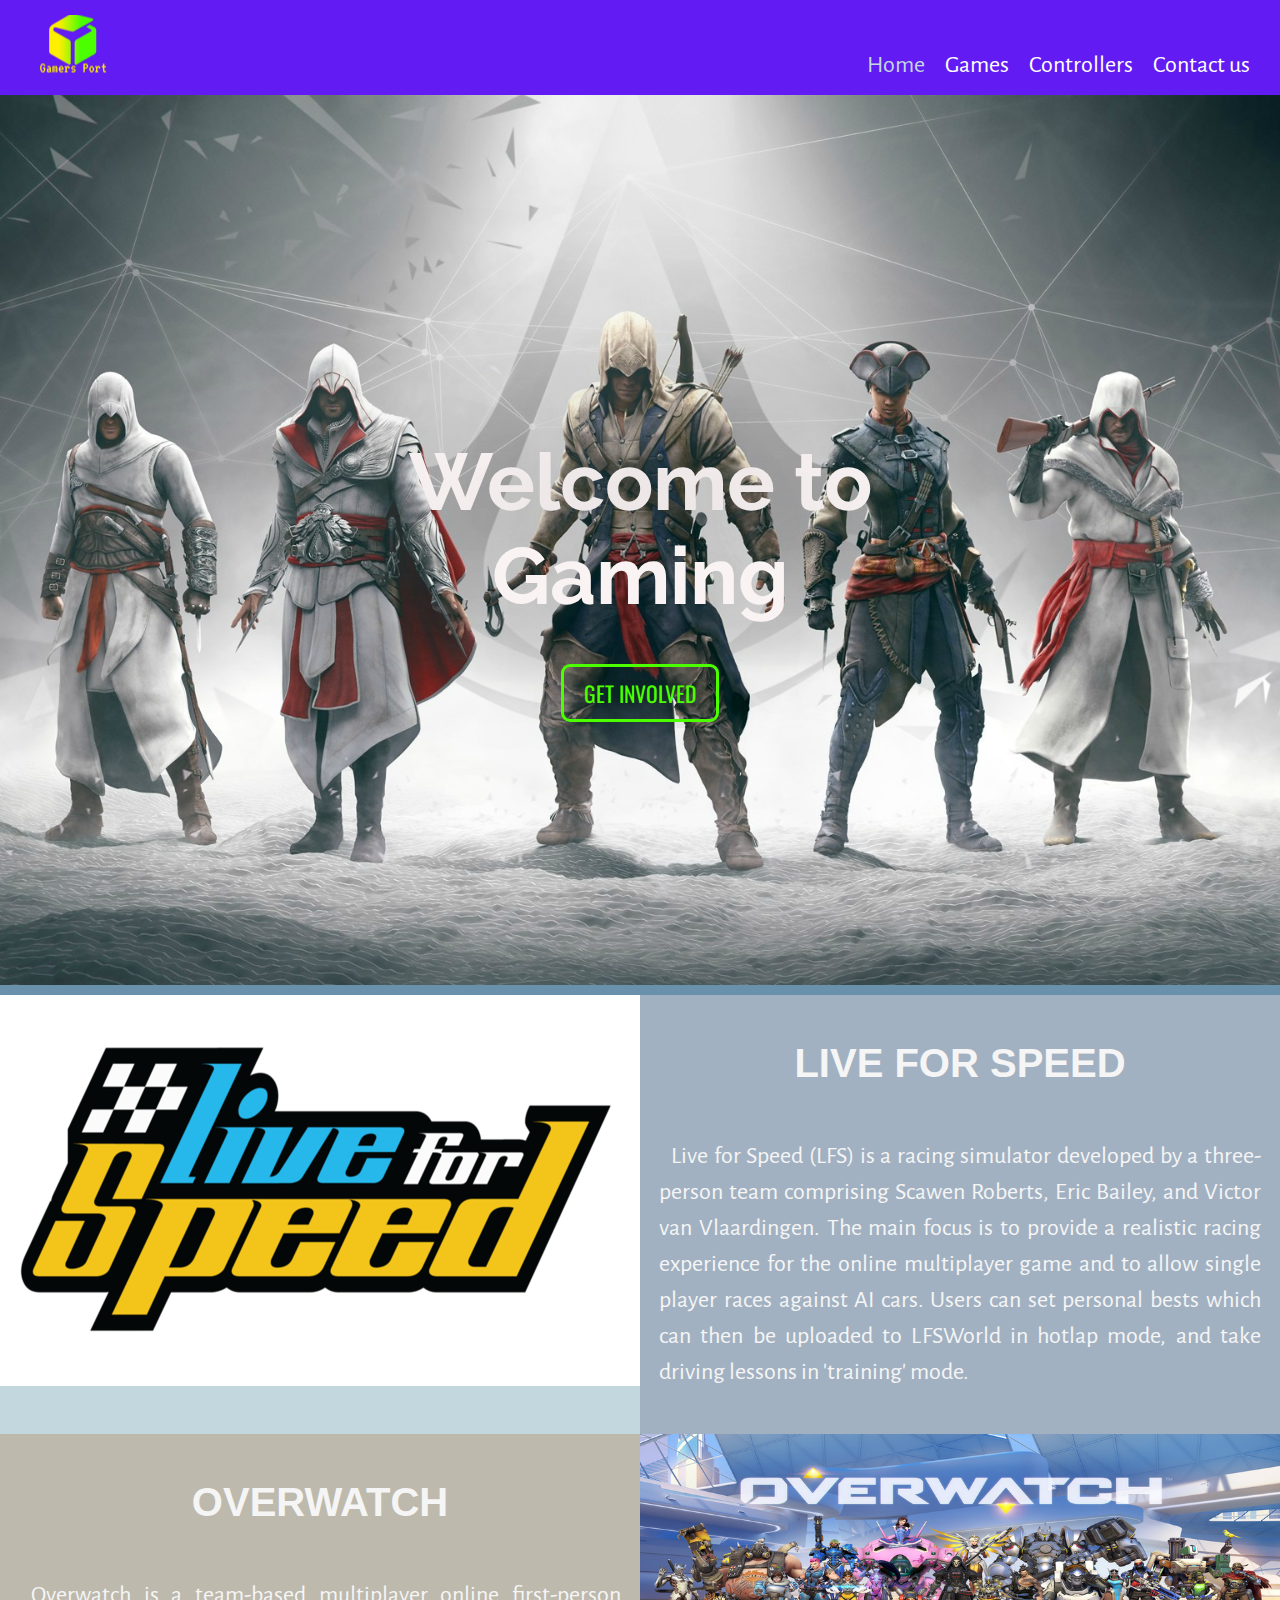
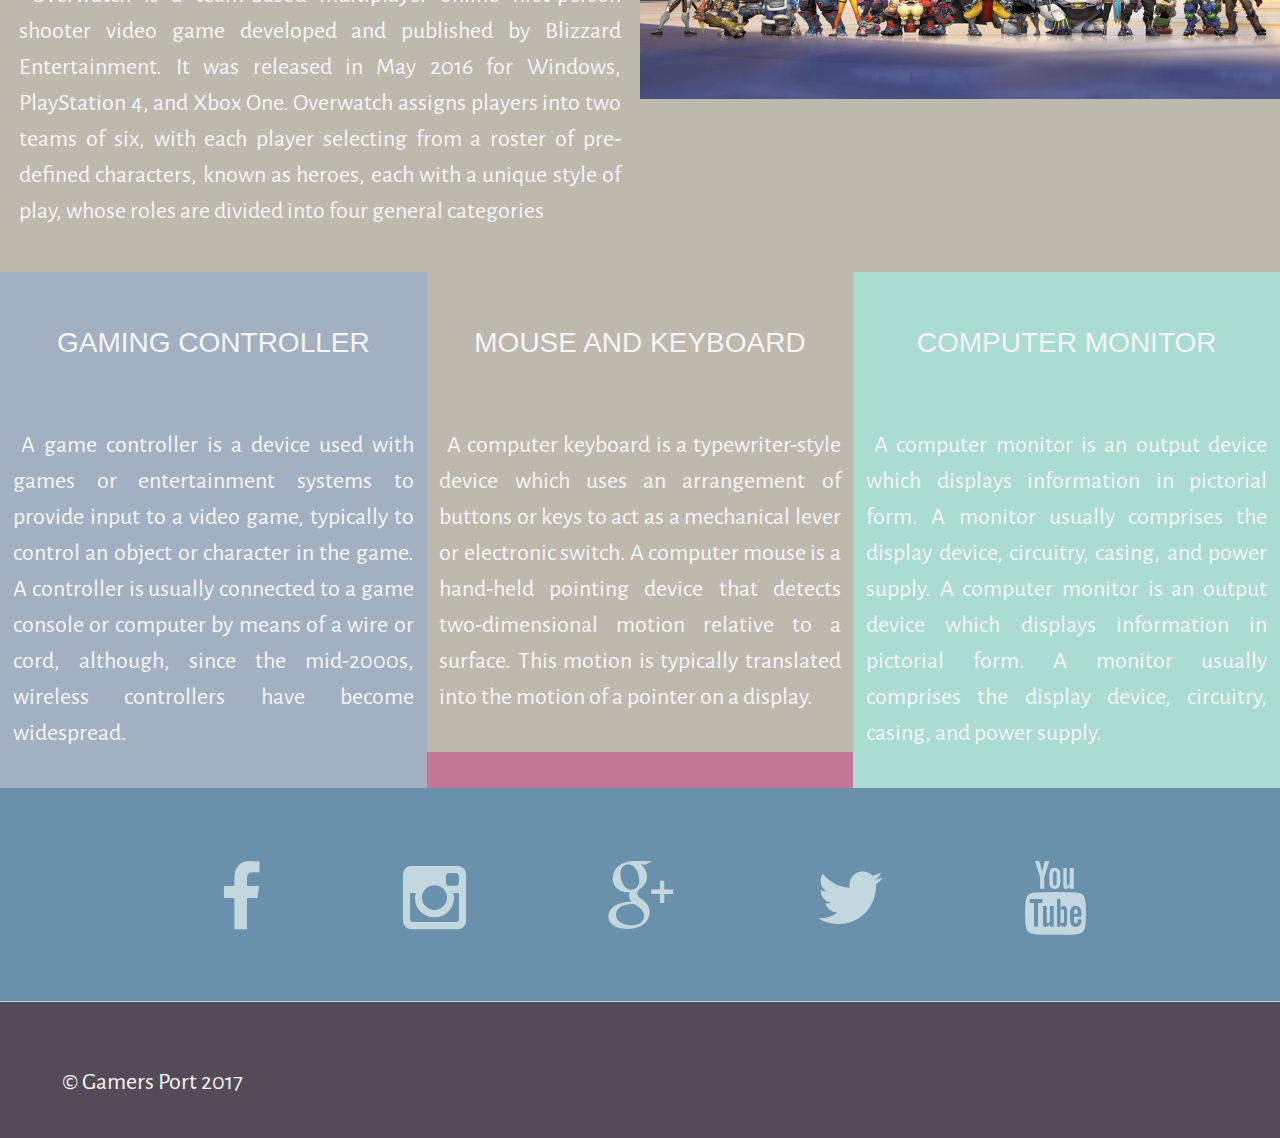
==== index.html @ 9a756c22 "nav bar logo and links location changed, landing page image changed" ====
<!doctype html>
<html lang="en">
<head>
  <meta charset="utf-8">
  <meta name="viewport" content="width=device-width, initial-scale=1">
  <title>Gamers Port | Welcome</title>
  <link rel="stylesheet" type="text/css" href="css/style.css">
  <link href="css/font-awesome.min.css" rel="stylesheet">
  <!--small icon to display at the top of the tab-->
  <link rel="shortcut icon" type="image/png" href="img/favicon.png">
</head>

<body>
<!--Header Start-->
	<header>
		<div id="header-inner">
			<a href="index.html" id="logo"></a>
			<nav>
			<!--menu icon for mobile version site-->
			<a href="#" id="menu-icon"></a>
				<ul class="navigation-items">
					<li><a href="index.html" class="current">Home</a></li>
					<li><a href="#">Games</a></li>
					<li><a href="#">Controllers</a></li>
					<li><a href="#">Contact us</a></li>
				</ul>
			</nav>
		</div>
	</header>
<!--Header End-->

<!--Banner Start-->
	<section class="intro">
		<div class="inner">
			<div class="content">
				<h1>Welcome to Gaming</h1>
				<a class="btn" href="#">Get Involved</a>
			</div>
		</div>
	</section>
<!--Banner End-->

<!--GAMES COLUMN START (Test code)->
	<section class="one-fourth" id="html">
		<td>
			<i class="fa fa-html5"></i>
			<h3>TEST Games1</h3>
		</td>
	</section>
	<section class="one-fourth" id="css">
		<td>
			<i class="fa fa-css3"></i>
			<h3>TEST Games2</h3>
		</td>
	</section>
	<section class="one-fourth" id="test">
		<td>
			<i class="fa fa-css3"></i>
			<h3>TEST Games3</h3>
		</td>
	</section>
	<!-GAMES COLUMN END-->

	<!--First Game-->
	<section class="inner-wrapper">
		<article id="lfs">
			<img src="img/lfs.png" alt="lfs">
		</article>
		<aside id="lfs2">
			<h2>LIVE FOR SPEED</h2>
			<p>
				Live for Speed (LFS) is a racing simulator developed by a three-person team comprising Scawen Roberts, Eric Bailey, and Victor van Vlaardingen. The main focus is to provide a realistic racing experience for the online multiplayer game and to allow single player races against AI cars. Users can set personal bests which can then be uploaded to LFSWorld in hotlap mode, and take driving lessons in 'training' mode.
			</p>
		</aside>
	</section>

	<!--Second Game-->
	<section class="inner-wrapper-2">
		<article id="overwatch">
			<h2>OVERWATCH</h2>
			<p>
				Overwatch is a team-based multiplayer online first-person shooter video game developed and published by Blizzard Entertainment. It was released in May 2016 for Windows, PlayStation 4, and Xbox One. Overwatch assigns players into two teams of six, with each player selecting from a roster of pre-defined characters, known as heroes, each with a unique style of play, whose roles are divided into four general categories
		</article>
		<aside class="overwatch2">
			<img src="img/overwatch.png" alt="overwatch">
		</aside>
	</section>

	<!--Bottom Description Start-->
	<section class="inner-wrapper-3">
		<section class="one-third" id="game-pad">
			<h3>GAMING CONTROLLER</h3>
			<p>
				A game controller is a device used with games or entertainment systems to provide input to a video game, typically to control an object or character in the game. A controller is usually connected to a game console or computer by means of a wire or cord, although, since the mid-2000s, wireless controllers have become widespread.
			</p>
		</section>
		<section class="one-third" id="mouse-keyboard">
			<h3>MOUSE AND KEYBOARD</h3>
			<p>
				A computer keyboard is a typewriter-style device which uses an arrangement of buttons or keys to act as a mechanical lever or electronic switch. A computer mouse is a hand-held pointing device that detects two-dimensional motion relative to a surface. This motion is typically translated into the motion of a pointer on a display.
			</p>
		</section>
		<section class="one-third" id="computer-monitor">
		<h3>COMPUTER MONITOR</h3>
			<p>
				A computer monitor is an output device which displays information in pictorial form. A monitor usually comprises the display device, circuitry, casing, and power supply. A computer monitor is an output device which displays information in pictorial form. A monitor usually comprises the display device, circuitry, casing, and power supply.
			</p>
		</section>
	</section>
	<!--Bottom Description End-->

	<!--third party code for the font used to display social media icons better (in css folder and font folder)-->
	<footer>
		<ul class="social">
			<!--the "i" in this case is only being used to represent the icons(not for italics)-->
			<li><a href="https://www.facebook.com" target="_blank"><i class="fa fa-facebook"></i></a></li>
			<li><a href="https://www.instagram.com" target="_blank"><i class="fa fa-instagram"></i></a></li>
			<li><a href="https://www.googleplus.com" target="_blank"><i class="fa fa-google-plus"></i></a></li>
			<li><a href="https://www.twitter.com" target="_blank"><i class="fa fa-twitter"></i></a></li>
			<li><a href="https://www.youtube.com/" target="_blank"><i class="fa fa-youtube"></i></a></li>
		</ul>
	</footer>

	<!--SECOND FOOTER-->
	<footer class="second">
		<p>&copy; Gamers Port 2017</p>
	</footer>
</body>
</html>
---- css/style.css ----
@import 'https://fonts.googleapis.com/css?family=Alegreya+Sans';
@import 'https://fonts.googleapis.com/css?family=Raleway';
@import 'https://fonts.googleapis.com/css?family=Oswald';

html, body {
	/* reset margin, padding*/
	margin: 0;
	padding: 0;
	height: 100%;
	width: 100%;
}
body {
	background: #621BF3;
	color: #67727A;
	font-family: 'Alegreya', sans-serif;
	margin: 0;
}
.intro {
	height: 100%;
	width: 100%;
	margin: auto;
	background-image: url(../img/gaming-banner.png);
	display: table;
	top: 0;
	background-size: cover;
	background-position: center;
}
.intro .inner {
	display: table-cell;
	vertical-align: middle;
	width: 100%;
	max-width: none;
}
.content {
	max-width: 500px;
	margin: 0 auto;
	text-align: center;
}
.content h1 {
	font-family: 'Raleway', sans-serif;
	color: #F9F3F4;
	text-shadow: 0px 0px 300px #000;
	font-size: 500%;
}
.btn {
	border-radius: 9px;
	font-family: 'Oswald', sans-serif;
	color: #4cff00;
	font-size: 135%;
	padding: 10px 20px;
	border: solid #4cff00 3px;
	text-transform: uppercase;
	text-decoration: none;
}
.btn:hover {
	color: #ffff00;
	border: solid #ffff00 3px;
}
@media screen and (max-width: 768px) {
	.content h1 {
		font-size: 250%;
	}
	.btn {
		font-size: 110%;
		padding: 7px 15px;
	}
}
h2 {
	font-size: 250%;
	font-weight: 700;
	text-align: center;
	padding-top: 2%; 
	color: #F5F5F5;
}
h3 {
	font-size: 175%;
	line-height: 155%;
	padding: 5% 0;
	font-weight: 400;
	color: #F5F5F5;
}
p {
	font-family: 'Alegreya Sans', sans-serif;
	color: #F5F5F5;
	font-size: 150%;
	line-height: 150%;
	padding: 3%;
	text-indent: 2%;
	text-align: justify;
}
img {
	max-width: 100%;
	height: auto;
	width: auto;
	margin-bottom: -4px;
}
header {
	background-color: #621bf3;
	width: 100%;
	height: 86px;
}

/*logo for desktop version site*/
#logo {
	margin: 15px 0 20px -25px;
	float: left;
	width: 200px;
	height: 60px;
	background: url(../img/logo.png) no-repeat center;
}
.navigation-items {
	display: block;
}
nav {
	float: right;
	padding: 25px 20px 0 0;
}
/*nav icon for mobile version hidden on desktop version*/
#menu-icon {
	display: hidden;
	width: 40px;
	height: 40px;
	background: url(../img/nav.png) center;
}
/*nav icon for mobile version*/
a:hover#menu-icon {
	border-radius: 4px 4px 0 0;
}
ul {
	list-style-type: none;
}
/*
nav ul {
	position: fixed;
	width: 50%;
	display: flex;
	justify-content: space-between;
}
*/

/*nav items*/
nav ul li {
	font-family: 'Alegreya Sans', sans-serif;
	font-size: 150%;
	display: flex;
	float: left;
	padding: 10px;
}
/*nav item text colour*/
nav ul li a {
	color: white;
	text-decoration: none;
}
/*nav item hover text colour*/
nav ul a:hover {
	color: yellow;
}
.current {
	color: #C3D7DF;
}
.banner {
	width: 100%;

}
.banner-inner {
	margin: 0 auto;
}
.one-fourth {
	width: 33.3%;
	float: left;
	text-align: center;
}
#html {
	background-color: #F1AA90;
}
#css {
	background-color: #BEB9AD;
}
#test {
	background-color: #AADCD2;
}
/*------LIVE FOR SPEED START-------*/
.inner-wrapper {
	float: left;
	width: 100%;
	background-color: #C3D7DF;
}
article {
	float: left;
	margin: 0 auto;
	width: 50%;
	height: auto;
}
#lfs {
	background-color: #FFF;
}

aside {
	float: right;
	margin: auto;
	width: 50%;
	height: auto;
}
#lfs2 {
	background-color: #A2B1C1;
}
/*------LIVE FOR SPEED END-------*/

/*------OVERWATCH START-------*/
#overwatch {
	background-color: #BEB9AD;
}
.inner-wrapper-2 {
	float: left;
	width: 100%;
	background-color: #BEB9AD;
}
/*this is to put the Overwatch image more towards the center*/
.overwatch2 {
	position: relative;
}
/*------OVERWATCH END-------*/

.inner-wrapper-3 {
	float: left;
	width: 100%;
	background-color: #C47794
}
/*Gaming Controller, Mouse and Keyboard, Computer Monitor*/
.one-third {
	width: 33.3333%;
	float: left;
	text-align: center;
}
#game-pad {
	background-color: #A2B1C1;
}
#mouse-keyboard {
	background-color: #BEB9AD;
}
#computer-monitor {
	background-color: #AADCD2;
}
#controller-icon {
	background-color: #AADCD2;
	padding: 0 0 1%;
}
/* SOCIAL MEDIA FOOTER START */
footer {
	background-color: #6991AC;
	margin-top: -2%;
	width: 100%;
}
.social {
	list-style-type: none;
	text-align: center;	
}
.social li {
	display: inline;
}
/*social media icons*/
.social i {
	font-size: 460%;
	margin: 1%;
	padding: 5% 5% 5% 4%;
	color: #C3D7DF;
}
/*social media icons in footer color and transition effect*/
.social i:hover {
	color: #FFFFFF;
	transition: 0.5s;
}
/*SOCIAL MEDIA FOOTER END*/

/*COPYRIGHT FOOTER START*/
footer.second {
	border-top: 1px solid #AADCD2;
	background-color: #544B59;
	text-align: center;
	margin-bottom: 0%;
}
footer.second.p {
	padding: 5px 0 9px 0;
	text-align: center;
}
/*COPYRIGHT FOOTER END*/

/*Media breakpoint for other devices such as tablets or mobiles phones*/
@media screen and (max-width: 768px) {
	h2 {
		font-size: 150%;
	}
	h3 {
		font-size: 125%;
	}
	p {
		font-size: 120%;
	}
	header {
		position: absolute;
	}
	#logo {
		margin: 15px 0 20px -25px;
		background: url(../img/logo.png) no-repeat center;
	}
	#menu-icon {
		display: inline-block;
		float: left;
	}
	nav ul, nav:active ul {
		display: none;
		z-index: 1;
		position: absolute;
		padding: 10px;
		background: #621bf3;
		margin-right: 20px;
		margin-top: 60px;
		border: 3px solid #FFF;
		border-radius: 10px 0 10px 10px;
		width: 50%;
	}
	nav:hover ul {
		display: block;
	}
	nav li {
		text-align: center;
		width: 100%;
		padding: 10px 0;
	}
	.one-fourth {
		float: left;
		width: 100%
	}
	.one-fourth i {
		font-size: 350%;
		padding: 4% 0 1% 0;
	}
	article {
		width: 100%;
	}
	aside {
		width: 100%;
	}
	.overwatch2 {
		display: inline-block;
	}
	.one-third {
		width: 100%;
	}
	.social i {
		font-size: 180%;
	}
}
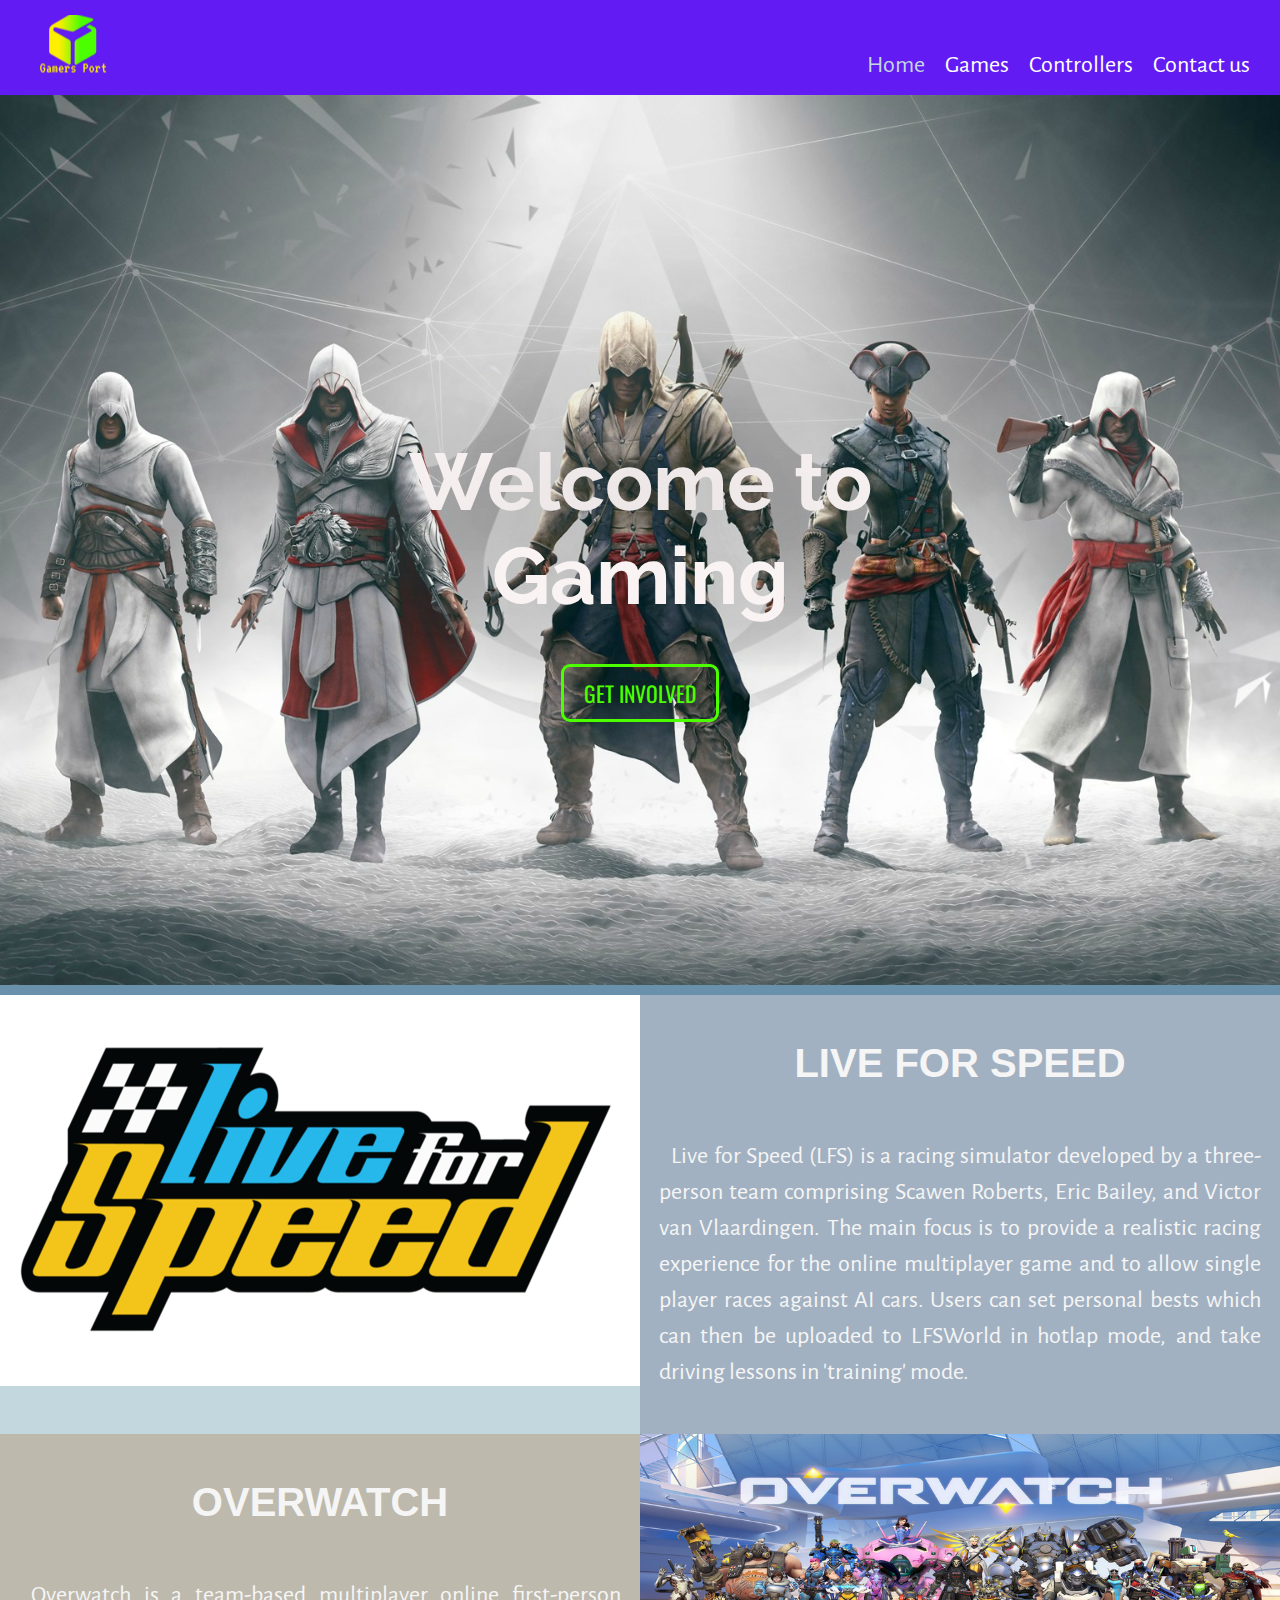
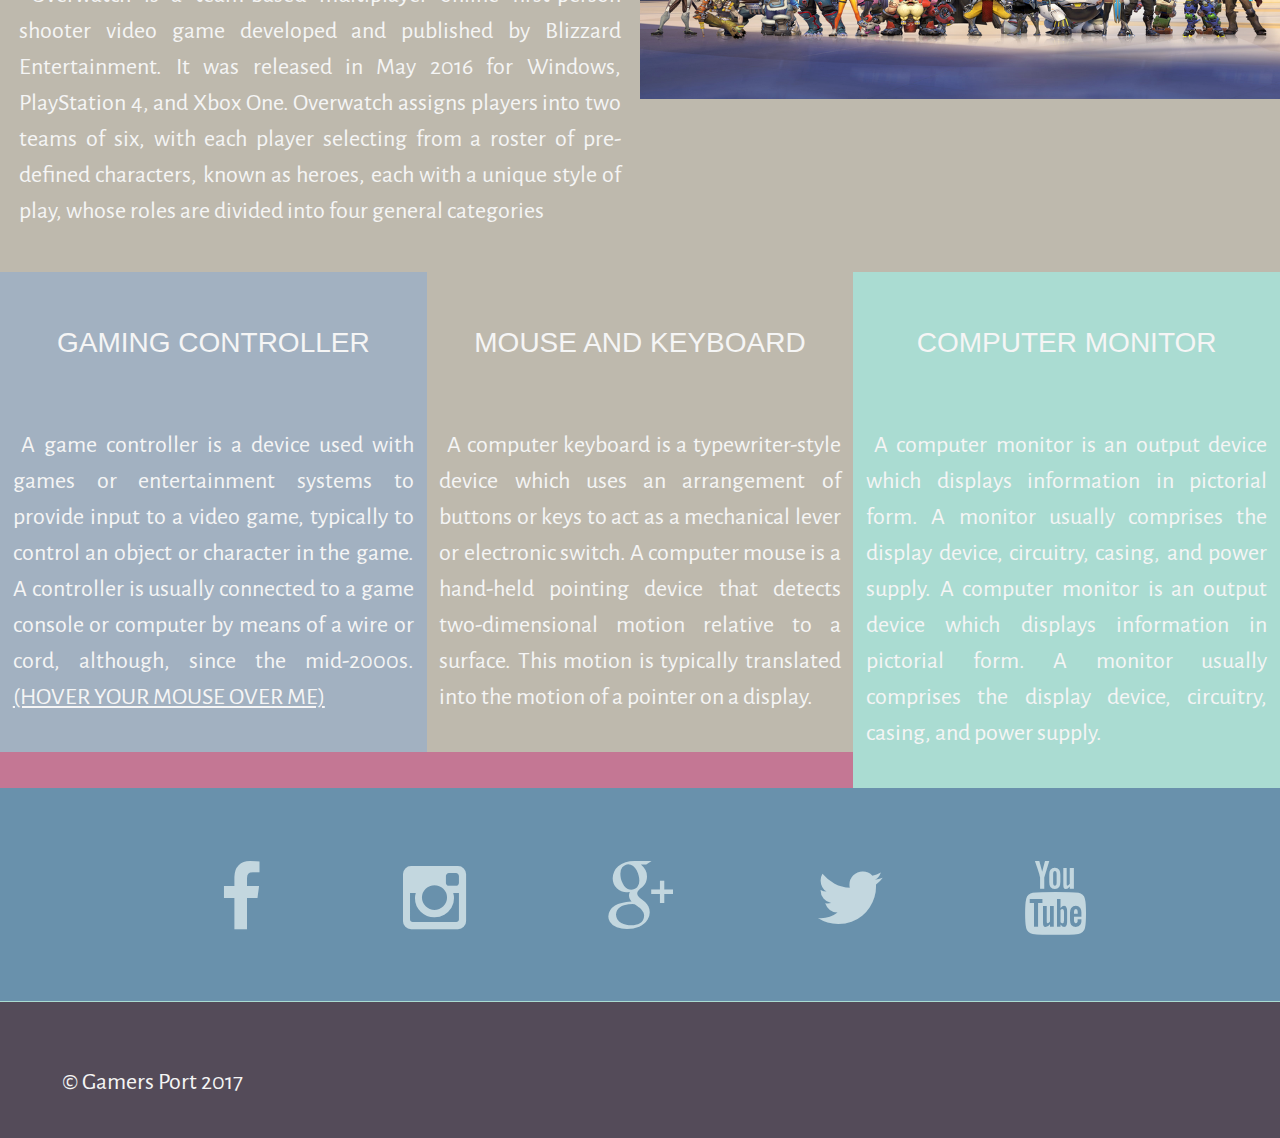
==== commit 7f66c9cd: "gif added to a hover over text" ====
--- a/index.html
+++ b/index.html
@@ -90,9 +90,10 @@
 	<section class="inner-wrapper-3">
 		<section class="one-third" id="game-pad">
 			<h3>GAMING CONTROLLER</h3>
-			<p>
-				A game controller is a device used with games or entertainment systems to provide input to a video game, typically to control an object or character in the game. A controller is usually connected to a game console or computer by means of a wire or cord, although, since the mid-2000s, wireless controllers have become widespread.
+			<p class="one">
+				A game controller is a device used with games or entertainment systems to provide input to a video game, typically to control an object or character in the game. A controller is usually connected to a game console or computer by means of a wire or cord, although, since the mid-2000s. <u>(HOVER YOUR MOUSE OVER ME)</u>
 			</p>
+
 		</section>
 		<section class="one-third" id="mouse-keyboard">
 			<h3>MOUSE AND KEYBOARD</h3>
--- a/css/style.css
+++ b/css/style.css
@@ -93,6 +93,15 @@
 	height: auto;
 	width: auto;
 	margin-bottom: -4px;
+}
+/*image comes when mouse is hovered over text*/
+p.one:hover {
+	background-image: url('../img/controller.gif');
+	background-repeat: no-repeat;
+	background-position: center;
+	display: block;
+	transition: 1s;
+	z-index: 1;
 }
 header {
 	background-color: #621bf3;
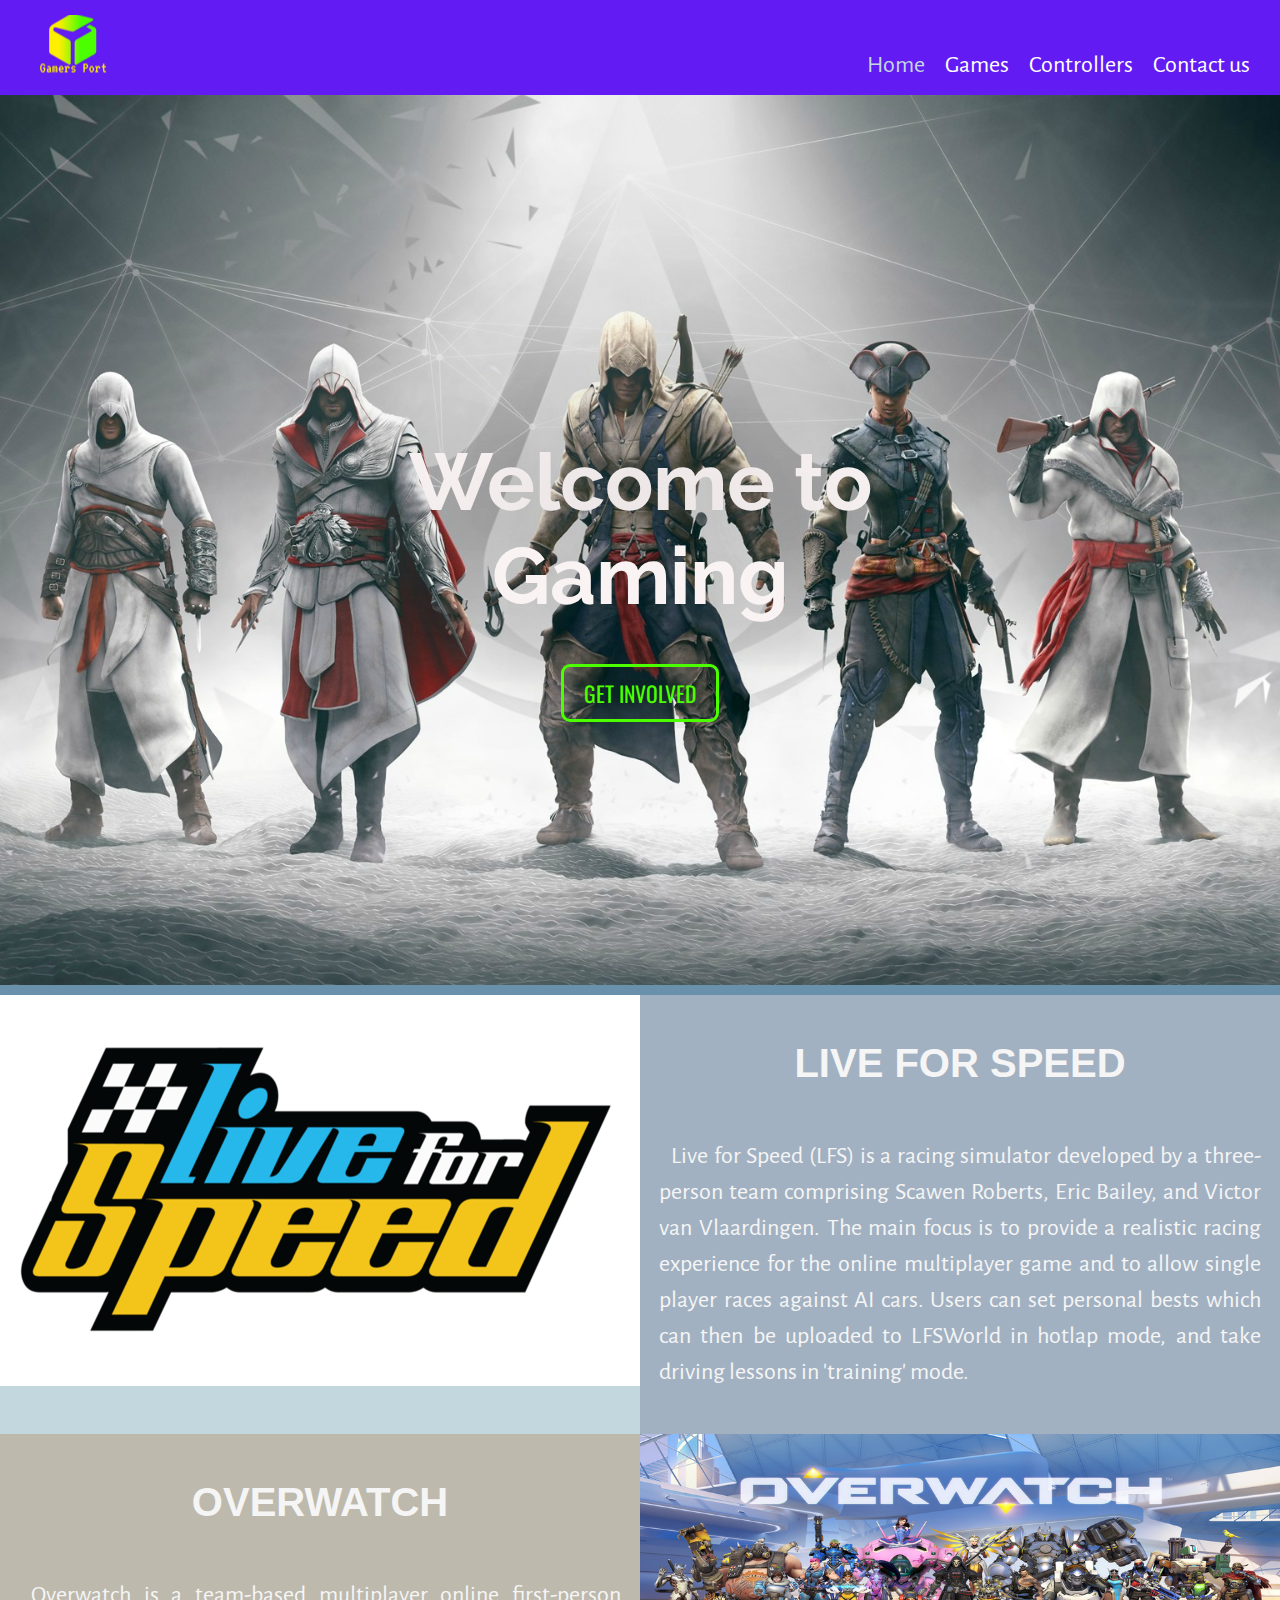
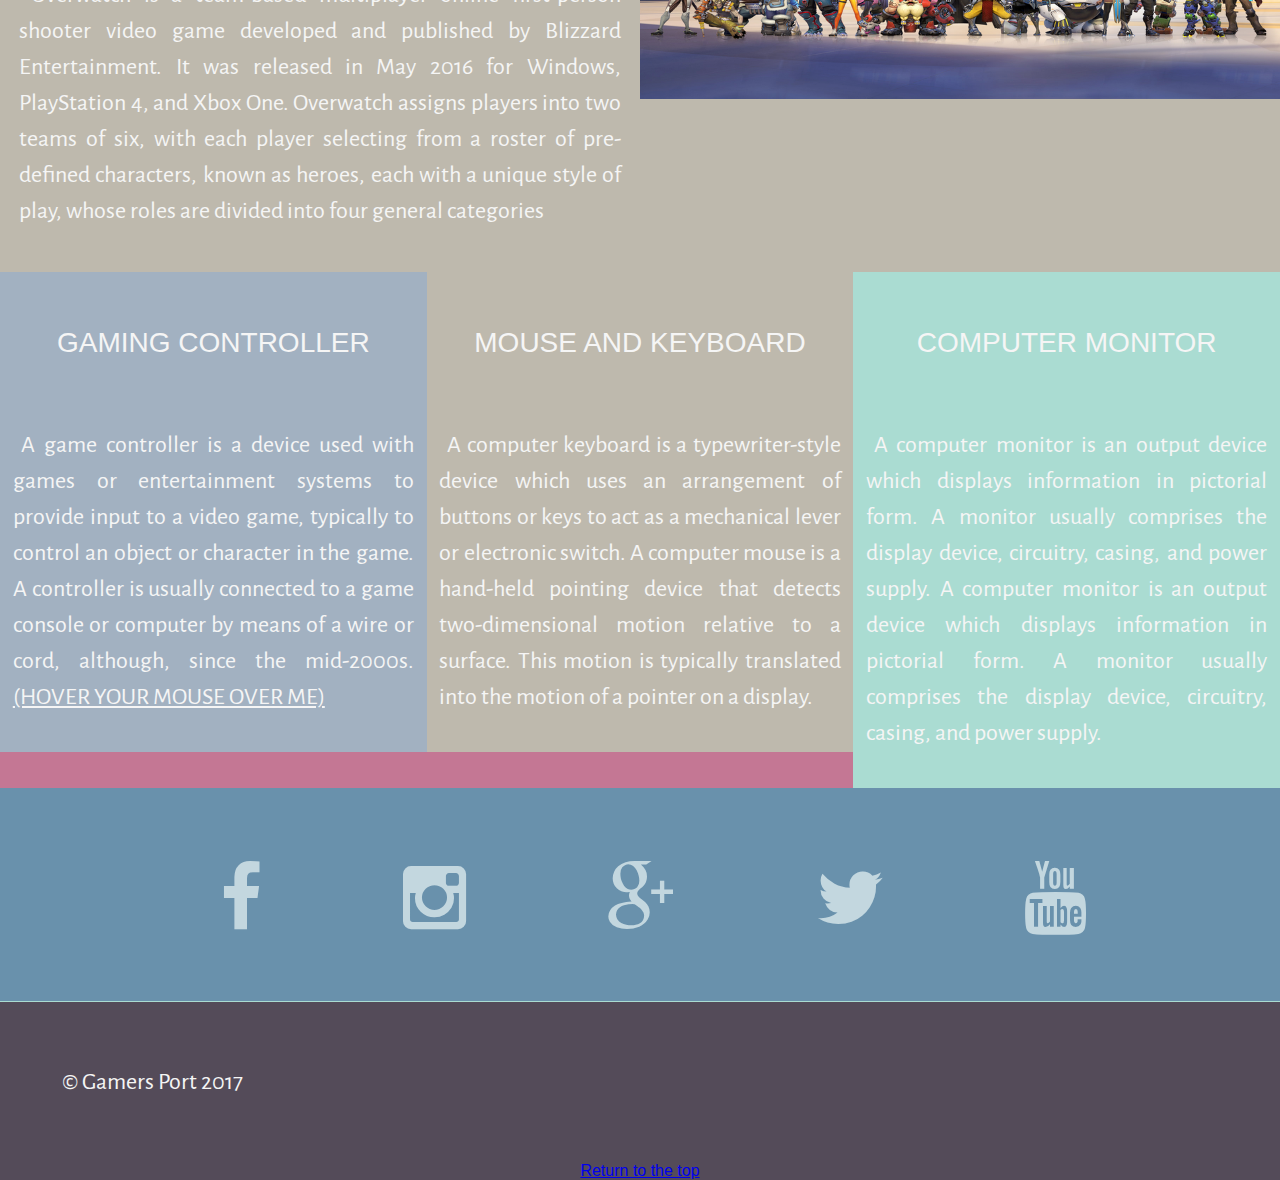
==== commit 063bd9d3: "added return to top link so user doesnt have to scroll up" ====
--- a/index.html
+++ b/index.html
@@ -11,6 +11,7 @@
 </head>
 
 <body>
+<a name="top"></a>
 <!--Header Start-->
 	<header>
 		<div id="header-inner">
@@ -125,6 +126,7 @@
 	<!--SECOND FOOTER-->
 	<footer class="second">
 		<p>&copy; Gamers Port 2017</p>
+		<a href="#top">Return to the top</a>
 	</footer>
 </body>
 </html>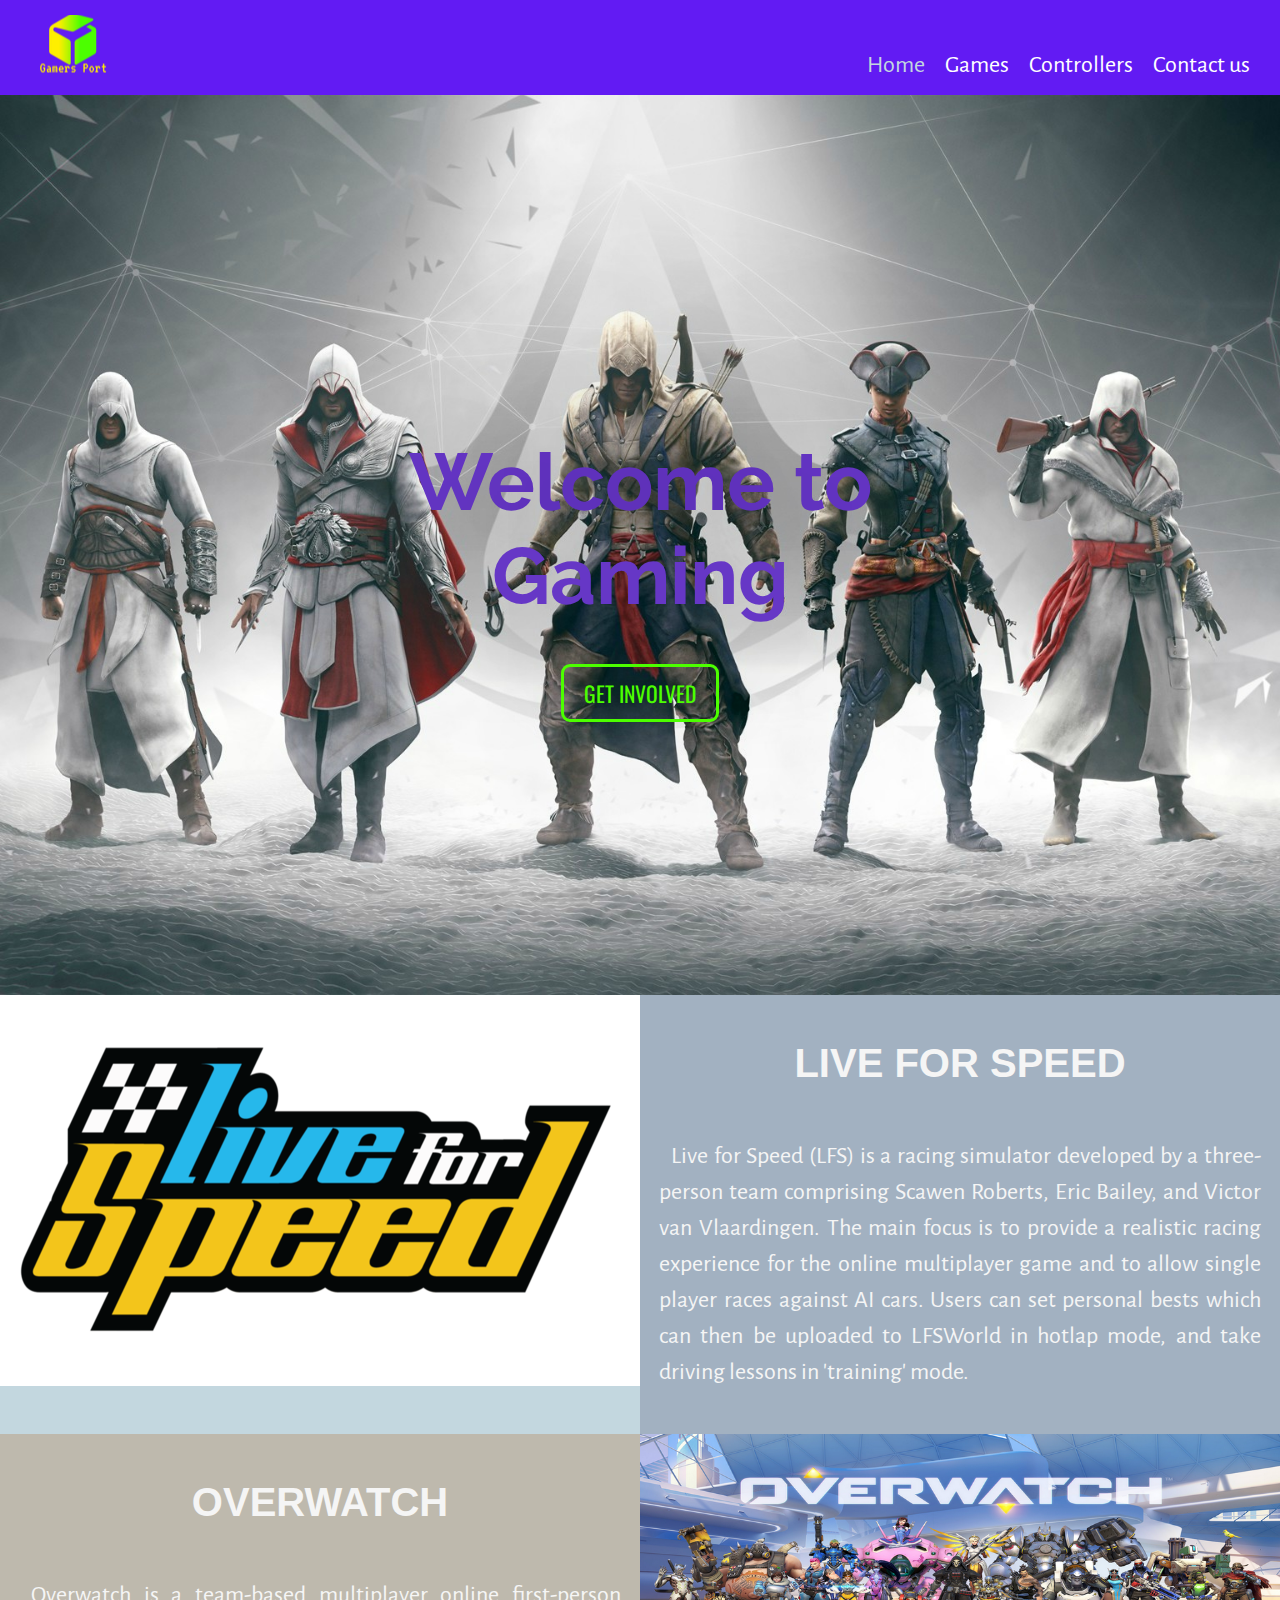
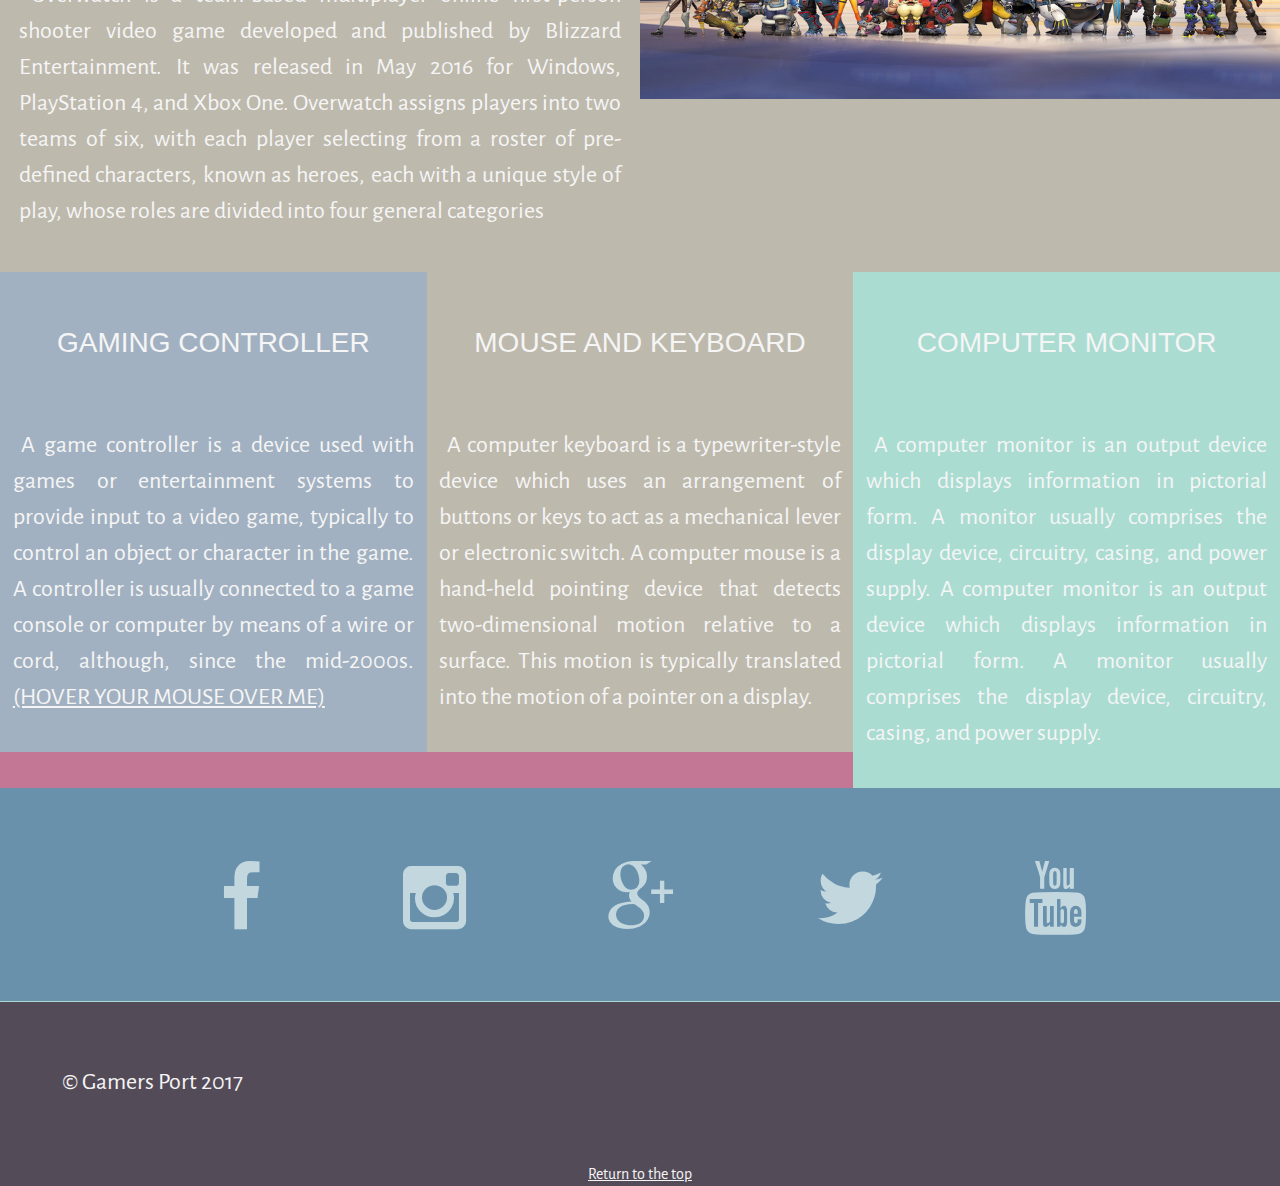
==== commit 8720e666: "minor changes to css, fixed banner image space that was showing, css change to return to top at the " ====
--- a/index.html
+++ b/index.html
@@ -29,7 +29,7 @@
 		</div>
 	</header>
 <!--Header End-->
-
+<script src="js/script.js"></script>
 <!--Banner Start-->
 	<section class="intro">
 		<div class="inner">
@@ -125,8 +125,8 @@
 
 	<!--SECOND FOOTER-->
 	<footer class="second">
-		<p>&copy; Gamers Port 2017</p>
-		<a href="#top">Return to the top</a>
+		<p>&copy; Gamers Port 2017</p> 
+		<a class="top" href="#top">Return to the top</a>
 	</footer>
 </body>
 </html>--- a/css/style.css
+++ b/css/style.css
@@ -24,6 +24,8 @@
 	top: 0;
 	background-size: cover;
 	background-position: center;
+	position: relative;
+	z-index: 1;
 }
 .intro .inner {
 	display: table-cell;
@@ -36,12 +38,14 @@
 	margin: 0 auto;
 	text-align: center;
 }
+/*Styling for button on banner image*/
 .content h1 {
 	font-family: 'Raleway', sans-serif;
-	color: #F9F3F4;
+	color: #6637c6;
 	text-shadow: 0px 0px 300px #000;
 	font-size: 500%;
 }
+
 .btn {
 	border-radius: 9px;
 	font-family: 'Oswald', sans-serif;
@@ -93,6 +97,7 @@
 	height: auto;
 	width: auto;
 	margin-bottom: -4px;
+	z-index: 1;
 }
 /*image comes when mouse is hovered over text*/
 p.one:hover {
@@ -138,14 +143,6 @@
 ul {
 	list-style-type: none;
 }
-/*
-nav ul {
-	position: fixed;
-	width: 50%;
-	display: flex;
-	justify-content: space-between;
-}
-*/
 
 /*nav items*/
 nav ul li {
@@ -185,9 +182,7 @@
 #css {
 	background-color: #BEB9AD;
 }
-#test {
-	background-color: #AADCD2;
-}
+
 /*------LIVE FOR SPEED START-------*/
 .inner-wrapper {
 	float: left;
@@ -293,7 +288,14 @@
 	text-align: center;
 }
 /*COPYRIGHT FOOTER END*/
-
+.top {
+	font-family: 'Alegreya Sans', sans-serif;
+	color: #F5F5F5;
+	font-size: 100%;
+	line-height: 150%;
+	text-indent: 2%;
+	text-align: justify;
+}
 /*Media breakpoint for other devices such as tablets or mobiles phones*/
 @media screen and (max-width: 768px) {
 	h2 {
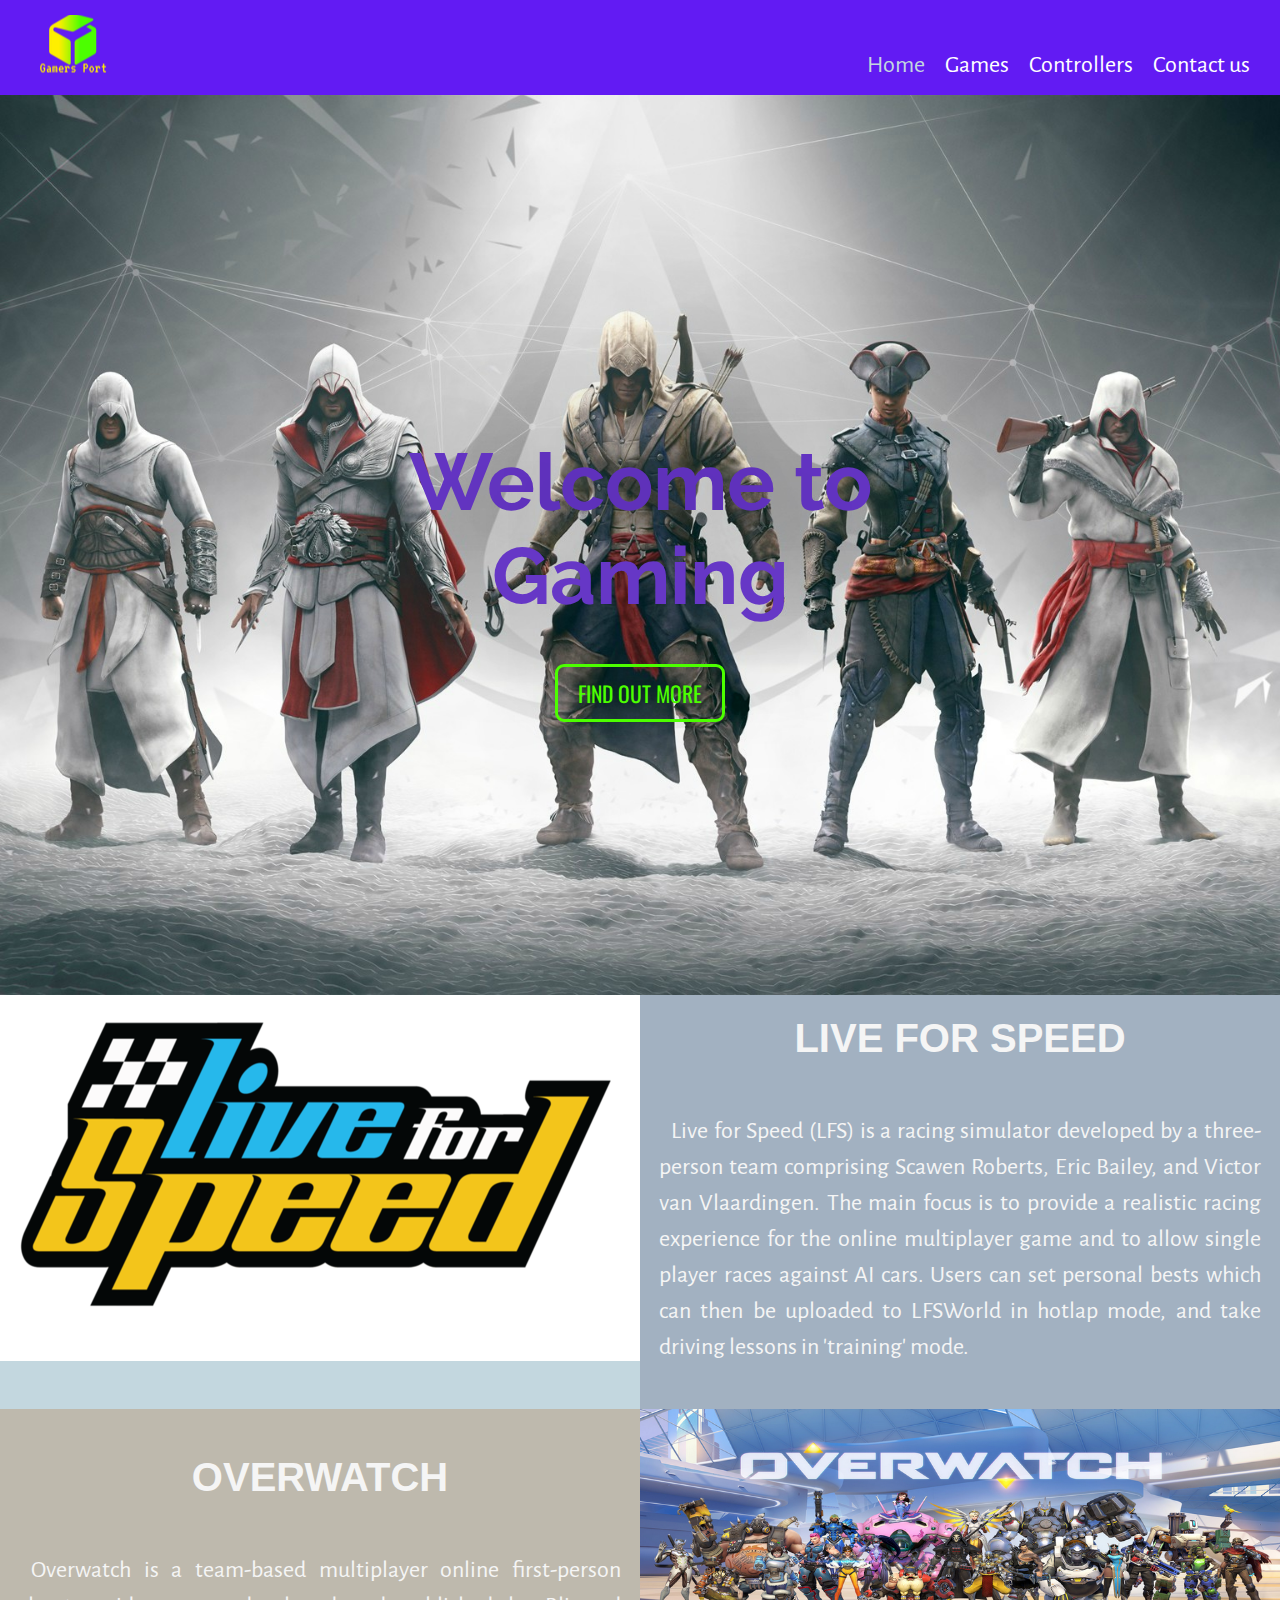
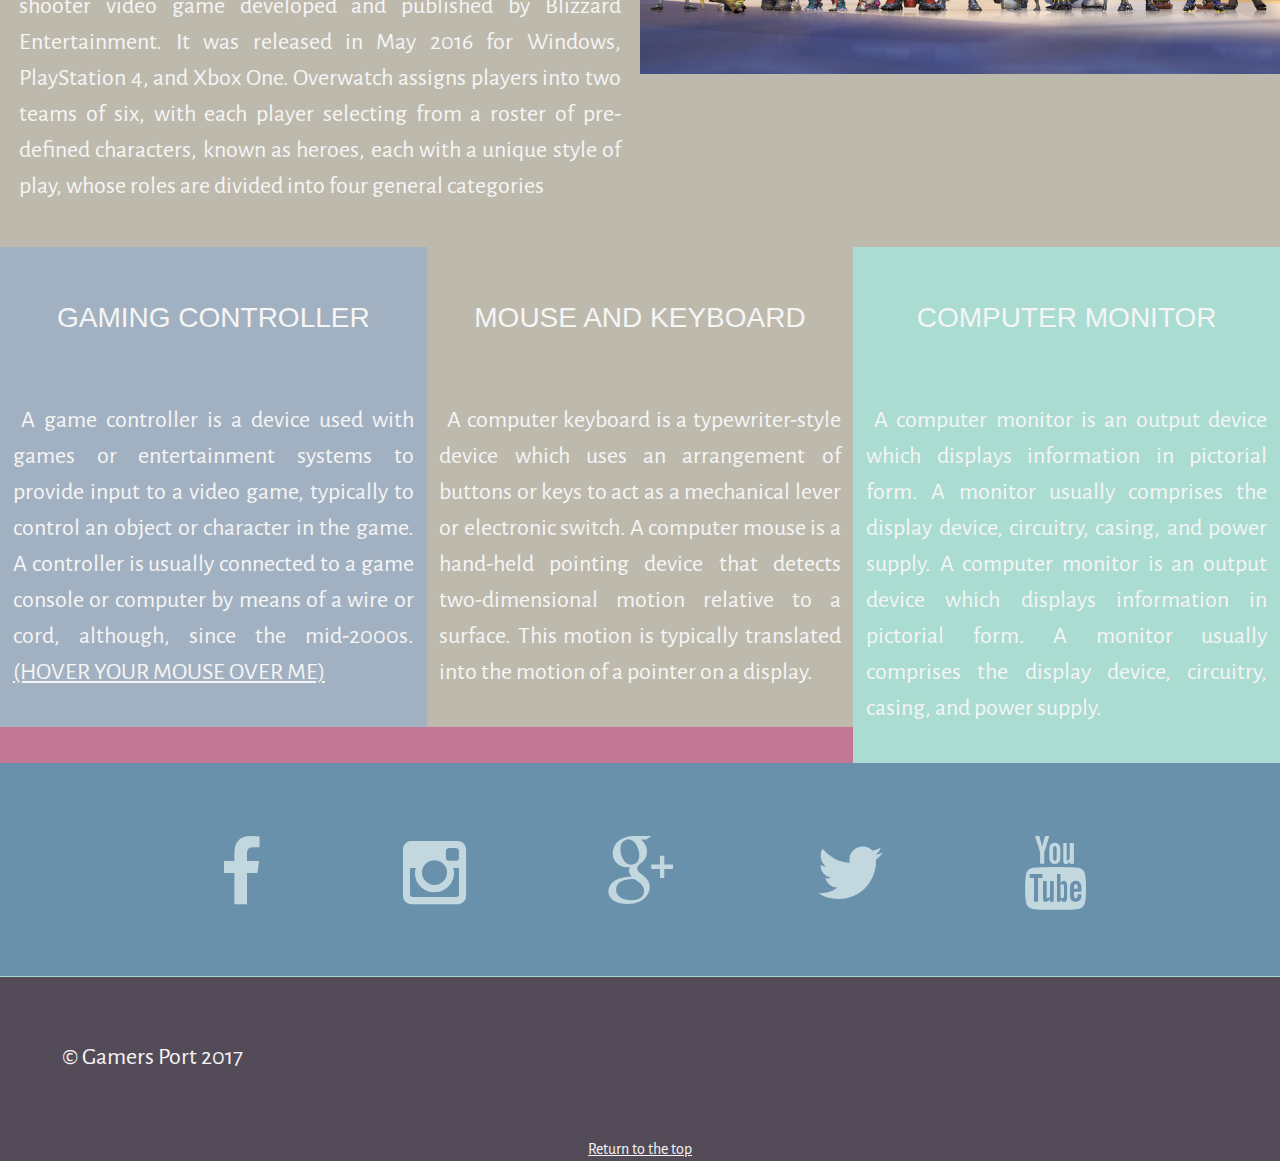
==== commit ccfe92e1: "fixed navigation for mobile, added more to games page" ====
--- a/index.html
+++ b/index.html
@@ -12,7 +12,7 @@
 
 <body>
 <a name="top"></a>
-<!--Header Start-->
+	<!--Header Start-->
 	<header>
 		<div id="header-inner">
 			<a href="index.html" id="logo"></a>
@@ -21,48 +21,28 @@
 			<a href="#" id="menu-icon"></a>
 				<ul class="navigation-items">
 					<li><a href="index.html" class="current">Home</a></li>
-					<li><a href="#">Games</a></li>
-					<li><a href="#">Controllers</a></li>
-					<li><a href="#">Contact us</a></li>
+					<li><a href="games.html">Games</a></li>
+					<li><a href="controllers.html">Controllers</a></li>
+					<li><a href="contactus.html">Contact us</a></li>
 				</ul>
 			</nav>
 		</div>
 	</header>
-<!--Header End-->
-<script src="js/script.js"></script>
-<!--Banner Start-->
+	<!--Header End-->
+
+	<!--Banner Start-->
 	<section class="intro">
 		<div class="inner">
 			<div class="content">
 				<h1>Welcome to Gaming</h1>
-				<a class="btn" href="#">Get Involved</a>
+				<a class="btn" href="#btn" onclick="smoothScroll(document.getElementById('btn'))">FIND OUT MORE</a>
 			</div>
 		</div>
 	</section>
-<!--Banner End-->
-
-<!--GAMES COLUMN START (Test code)->
-	<section class="one-fourth" id="html">
-		<td>
-			<i class="fa fa-html5"></i>
-			<h3>TEST Games1</h3>
-		</td>
-	</section>
-	<section class="one-fourth" id="css">
-		<td>
-			<i class="fa fa-css3"></i>
-			<h3>TEST Games2</h3>
-		</td>
-	</section>
-	<section class="one-fourth" id="test">
-		<td>
-			<i class="fa fa-css3"></i>
-			<h3>TEST Games3</h3>
-		</td>
-	</section>
-	<!-GAMES COLUMN END-->
+	<!--Banner End-->
 
 	<!--First Game-->
+	<a name="btn" id="btn"></a>
 	<section class="inner-wrapper">
 		<article id="lfs">
 			<img src="img/lfs.png" alt="lfs">
@@ -128,5 +108,7 @@
 		<p>&copy; Gamers Port 2017</p> 
 		<a class="top" href="#top">Return to the top</a>
 	</footer>
+
+	<script type="text/javascript" src="js/smooth-scroll.js"></script>
 </body>
 </html>--- a/css/style.css
+++ b/css/style.css
@@ -26,6 +26,7 @@
 	background-position: center;
 	position: relative;
 	z-index: 1;
+	margin-bottom: -25px;
 }
 .intro .inner {
 	display: table-cell;
@@ -112,8 +113,12 @@
 	background-color: #621bf3;
 	width: 100%;
 	height: 86px;
-}
-
+	z-index: 100; /*keep navigation above anything above 100 z index*/
+}
+/*#header-inner {
+	max-width: 1200px;
+	margin: 0 auto;
+}*/
 /*logo for desktop version site*/
 #logo {
 	margin: 15px 0 20px -25px;
@@ -122,9 +127,9 @@
 	height: 60px;
 	background: url(../img/logo.png) no-repeat center;
 }
-.navigation-items {
-	display: block;
-}
+/*.navigation-items {
+	display: block; /*stop the mobile navigation to close *//* <----This was used to try and fix the issue with the navigation box collasping during mobile view but doesn't fix it in terms of position.
+}*/
 nav {
 	float: right;
 	padding: 25px 20px 0 0;
@@ -176,12 +181,6 @@
 	float: left;
 	text-align: center;
 }
-#html {
-	background-color: #F1AA90;
-}
-#css {
-	background-color: #BEB9AD;
-}
 
 /*------LIVE FOR SPEED START-------*/
 .inner-wrapper {
@@ -249,6 +248,7 @@
 	background-color: #AADCD2;
 	padding: 0 0 1%;
 }
+
 /* SOCIAL MEDIA FOOTER START */
 footer {
 	background-color: #6991AC;
@@ -288,6 +288,7 @@
 	text-align: center;
 }
 /*COPYRIGHT FOOTER END*/
+
 .top {
 	font-family: 'Alegreya Sans', sans-serif;
 	color: #F5F5F5;
@@ -296,6 +297,91 @@
 	text-indent: 2%;
 	text-align: justify;
 }
+
+/*---------------GAMES PAGE START---------------*/
+.gaming-page { /*white background color for Games page*/
+	background-color: #fff;
+}
+#slider, .wrap, .slide-content {
+	margin: 0;
+	padding: 0;
+	font-family: Arial, Helvetica, sans-serif;
+	width: 100%;
+	height: 50vh; /*only use half of the page for the slider*/
+	/*overflow-x: hidden; /*reduces any horizontal scroll bars etc*/
+}
+.wrap {
+	position: relative;
+}
+.slide {
+	background-size: cover;
+	background-position: center;
+	background-repeat: no-repeat;
+}
+.slide1 {
+	background-image: url(../img/image1.jpg);
+}
+.slide2 {
+	background-image: url(../img/image2.jpg);
+}
+.slide3 {
+	background-image: url(../img/image3.jpg);
+}
+.slide-content {
+	display: flex;
+	flex-direction: column;
+	justify-content: center;
+	align-items: center;
+	text-align: center;
+}
+.slide-content span {
+	font-size: 5rem;
+	color: #621BF3;
+}
+.arrow {
+	cursor: pointer;
+	position: absolute;
+	top: 50%;
+	margin-top: -35px;
+	width: 0;
+	height: 0;
+	border-style: solid;
+}
+#arrow-left {
+	border-width: 30px 40px 30px 0;
+	border-color: transparent #fff transparent transparent;
+	left: 0;
+	margin-left: 30px;
+}
+#arrow-right {
+	border-width: 30px 0 30px 40px;
+	border-color: transparent transparent transparent #fff;
+	right: 0;
+	margin-right: 30px;
+}
+
+.expanding {
+	-webkit-transition: width 0.3s ease-in-out; /*this line of code was researched using the internet*/
+	width: 120px;
+	height: 120px;
+	background-color: #363636;
+	margin-left: 15%; /*create spacing between moving boxes*/
+	display: inline-block;
+	position: relative;
+	margin-bottom: 25px;
+	margin-top: 20px;
+}
+.expanding:hover {
+	width: 300px; /*width of the box once it expands*/
+	height: 120px;
+	background-color: #363636;
+	background-image: hidden;
+}
+.box {
+	text-align: center;
+}
+/*---------------GAMES PAGE END---------------*/
+
 /*Media breakpoint for other devices such as tablets or mobiles phones*/
 @media screen and (max-width: 768px) {
 	h2 {
@@ -315,20 +401,22 @@
 		background: url(../img/logo.png) no-repeat center;
 	}
 	#menu-icon {
-		display: inline-block;
-		float: left;
+		cursor: pointer;
+		/*display: inline-block;*/
+		float: right;
 	}
 	nav ul, nav:active ul {
-		display: none;
-		z-index: 1;
-		position: absolute;
-		padding: 10px;
+		display: none; 
+		z-index: 1; /*make the nav box come infront of image*/
+		position: relative;
+		padding: 20px;
 		background: #621bf3;
-		margin-right: 20px;
-		margin-top: 60px;
+		/*margin-right: 20px;*/
+		margin-top: 40px;
 		border: 3px solid #FFF;
-		border-radius: 10px 0 10px 10px;
-		width: 50%;
+		border-radius: 20px 10px 20px 10px;
+		width: 30%;
+		float: right;
 	}
 	nav:hover ul {
 		display: block;
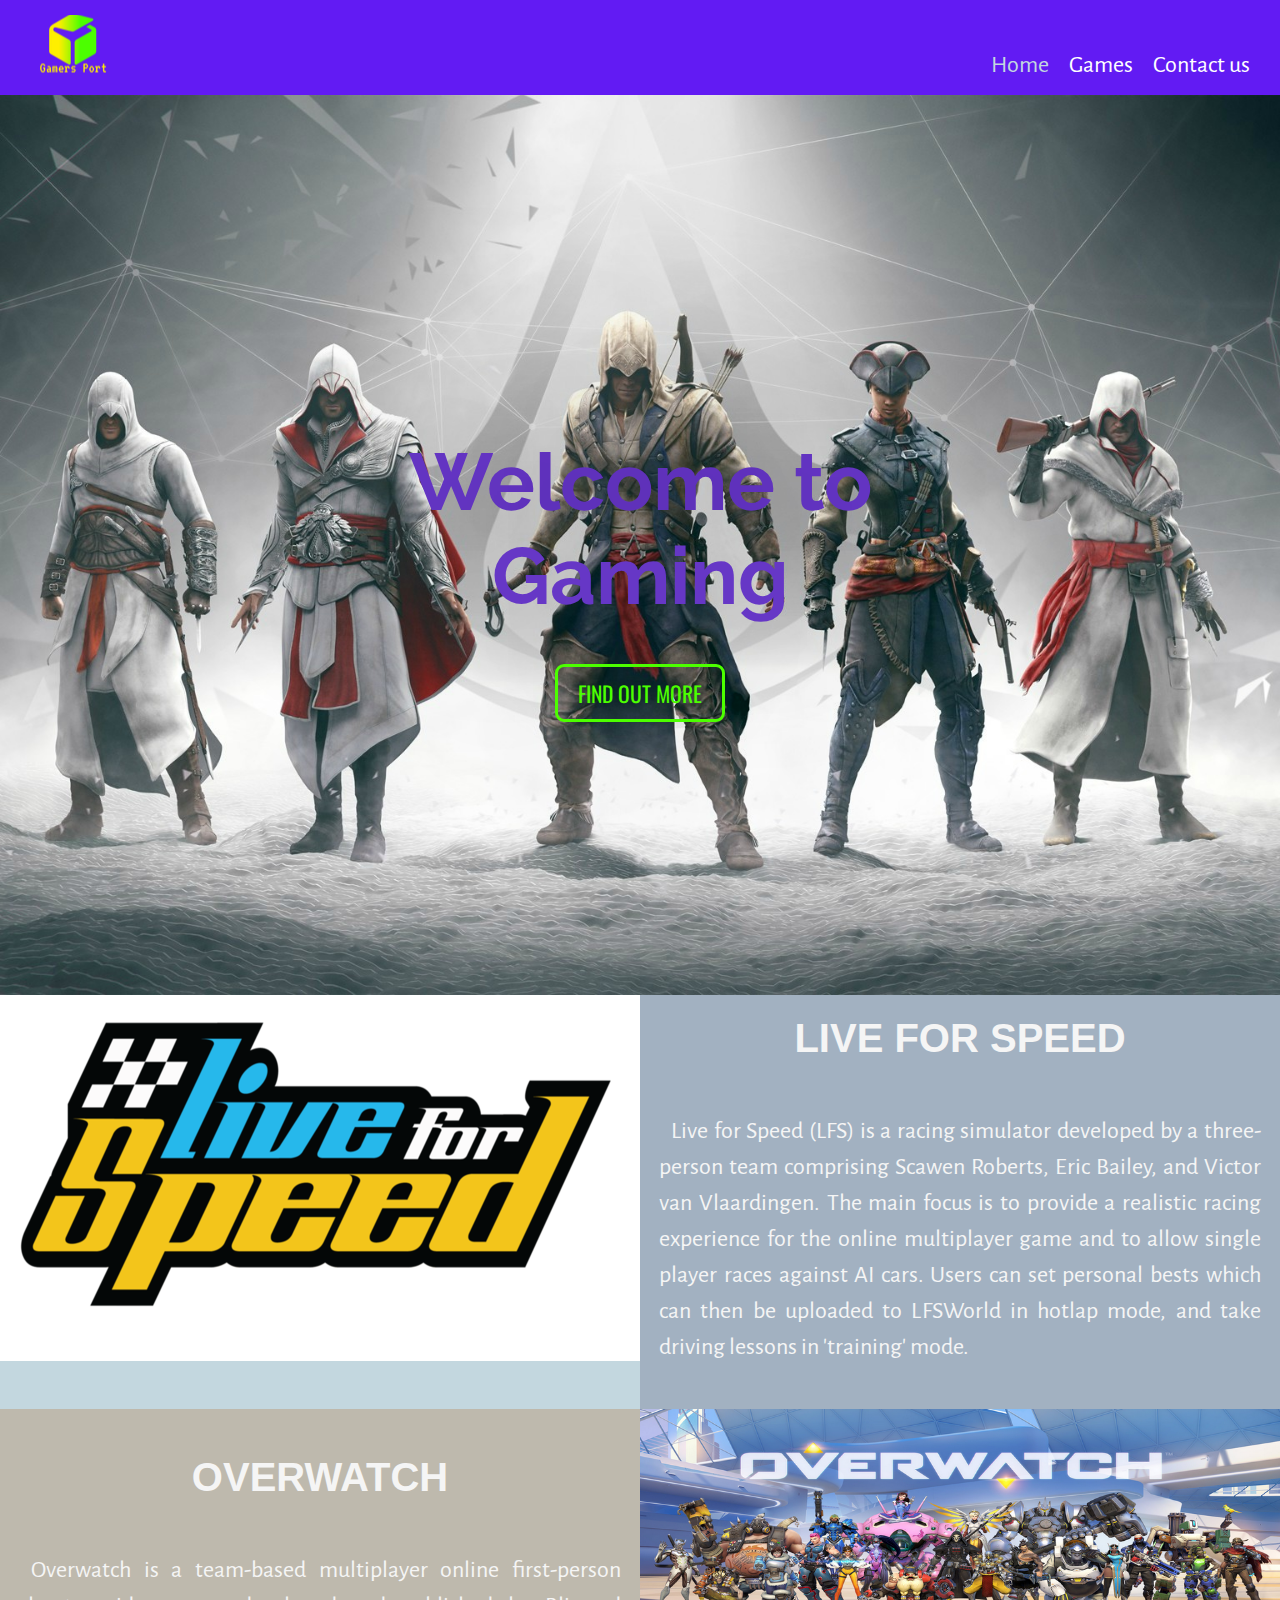
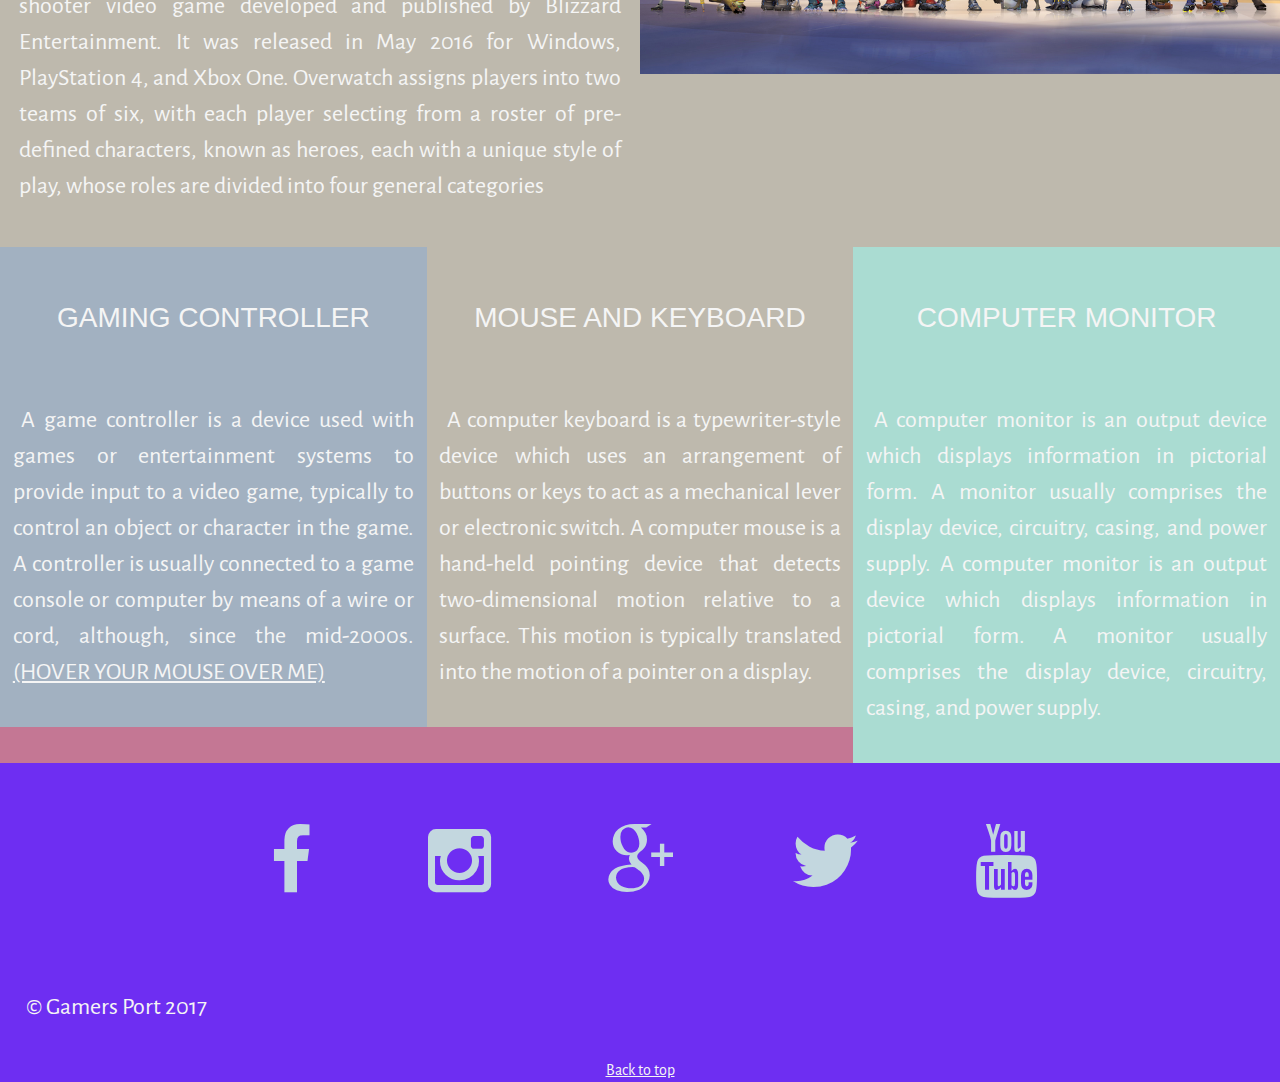
==== commit 61608250: "more content to Games page" ====
--- a/index.html
+++ b/index.html
@@ -8,6 +8,7 @@
   <link href="css/font-awesome.min.css" rel="stylesheet">
   <!--small icon to display at the top of the tab-->
   <link rel="shortcut icon" type="image/png" href="img/favicon.png">
+  <link rel="stylesheet" href="https://cdnjs.cloudflare.com/ajax/libs/animate.css/3.5.2/animate.css" />
 </head>
 
 <body>
@@ -22,7 +23,6 @@
 				<ul class="navigation-items">
 					<li><a href="index.html" class="current">Home</a></li>
 					<li><a href="games.html">Games</a></li>
-					<li><a href="controllers.html">Controllers</a></li>
 					<li><a href="contactus.html">Contact us</a></li>
 				</ul>
 			</nav>
@@ -31,7 +31,7 @@
 	<!--Header End-->
 
 	<!--Banner Start-->
-	<section class="intro">
+	<section class="intro animated bounceInRight" >
 		<div class="inner">
 			<div class="content">
 				<h1>Welcome to Gaming</h1>
@@ -91,9 +91,10 @@
 	</section>
 	<!--Bottom Description End-->
 
-	<!--third party code for the font used to display social media icons better (in css folder and font folder)-->
+
+	
 	<footer>
-		<ul class="social">
+			<ul class="social">
 			<!--the "i" in this case is only being used to represent the icons(not for italics)-->
 			<li><a href="https://www.facebook.com" target="_blank"><i class="fa fa-facebook"></i></a></li>
 			<li><a href="https://www.instagram.com" target="_blank"><i class="fa fa-instagram"></i></a></li>
@@ -101,12 +102,8 @@
 			<li><a href="https://www.twitter.com" target="_blank"><i class="fa fa-twitter"></i></a></li>
 			<li><a href="https://www.youtube.com/" target="_blank"><i class="fa fa-youtube"></i></a></li>
 		</ul>
-	</footer>
-
-	<!--SECOND FOOTER-->
-	<footer class="second">
-		<p>&copy; Gamers Port 2017</p> 
-		<a class="top" href="#top">Return to the top</a>
+		<p class="copyright">&copy; Gamers Port 2017</p> 
+		<a class="top" href="#top">Back to top</a>
 	</footer>
 
 	<script type="text/javascript" src="js/smooth-scroll.js"></script>
--- a/css/style.css
+++ b/css/style.css
@@ -176,12 +176,6 @@
 .banner-inner {
 	margin: 0 auto;
 }
-.one-fourth {
-	width: 33.3%;
-	float: left;
-	text-align: center;
-}
-
 /*------LIVE FOR SPEED START-------*/
 .inner-wrapper {
 	float: left;
@@ -249,12 +243,8 @@
 	padding: 0 0 1%;
 }
 
-/* SOCIAL MEDIA FOOTER START */
-footer {
-	background-color: #6991AC;
-	margin-top: -2%;
-	width: 100%;
-}
+
+/*FOOTER START*/
 .social {
 	list-style-type: none;
 	text-align: center;	
@@ -265,7 +255,7 @@
 /*social media icons*/
 .social i {
 	font-size: 460%;
-	margin: 1%;
+	/*margin: 1%;*/
 	padding: 5% 5% 5% 4%;
 	color: #C3D7DF;
 }
@@ -274,29 +264,25 @@
 	color: #FFFFFF;
 	transition: 0.5s;
 }
-/*SOCIAL MEDIA FOOTER END*/
-
-/*COPYRIGHT FOOTER START*/
-footer.second {
+footer {
 	border-top: 1px solid #AADCD2;
-	background-color: #544B59;
-	text-align: center;
+	background-color: #6e2ef2;
 	margin-bottom: 0%;
-}
-footer.second.p {
+	text-align: center; /*centers "back to top"*/
+}
+.copyright {
 	padding: 5px 0 9px 0;
-	text-align: center;
-}
-/*COPYRIGHT FOOTER END*/
-
+}
 .top {
 	font-family: 'Alegreya Sans', sans-serif;
 	color: #F5F5F5;
 	font-size: 100%;
 	line-height: 150%;
 	text-indent: 2%;
-	text-align: justify;
-}
+	text-align: center;
+}
+/*FOOTER END*/
+
 
 /*---------------GAMES PAGE START---------------*/
 .gaming-page { /*white background color for Games page*/
@@ -361,7 +347,7 @@
 }
 
 .expanding {
-	-webkit-transition: width 0.3s ease-in-out; /*this line of code was researched using the internet*/
+	-webkit-transition: width 0.3s ease-in-out; /*this line of code was researched using the internet to make the expanding work on browsers*/
 	width: 120px;
 	height: 120px;
 	background-color: #363636;
@@ -380,8 +366,219 @@
 .box {
 	text-align: center;
 }
+.space {
+	/*margin: 50%;*/
+}
+table {
+	/*margin-top: 50px;*/
+	/*margin-bottom: 20px;*/
+	font-family: sans-serif;
+	font-size: 0.9em;
+	line-height: 1.5em;
+	border: 1px solid black;
+	border-collapse: collapse;
+	opacity: 0.95;
+	/*margin-left: 125px;*/
+	width: 85px;
+	/*position: absolute;;*/
+}
+th {
+	background: red;
+	text-align: center;
+	color: white;
+}
+tr:nth-child(even) {
+	background: #E8E8E8; /*every 2 rows will be grey*/
+	border: 1px solid black;
+}
+tr:nth-child(odd) {
+	background: #fff; /*every odd 2 rows will be white*/
+}
+.tb-name {
+	background: blue;
+	color: white;
+}
+th, td {
+	text-align: center;
+	padding: 10px;
+	border: 1px solid black;
+}
+#games-table {
+	overflow-x: auto;
+}
+
+/*---VIDEO START---*/
+.video-header {
+	font-family: 'Segoe UI', Tahoma, Geneva, Verdana, sans-serif;
+	font-size: 1rem;
+	line-height: 1.5;
+	color: #333;
+	overflow-x: hidden;
+}
+.v-header {
+	height: 100vh; /*viewport height*/
+	display: flex; /*display as flex box type*/
+	align-items: center;
+	color: #fff;
+}
+.container {
+	max-width: 960px;
+	padding-left: 1rem;
+	padding-right: 1rem;
+	margin: auto;
+	text-align: center;
+}
+.fullscreen-video-wrap {
+	position: absolute;
+	/*top: 0;*/
+	left: 0px;
+	width: 100%;
+	height: 100vh;
+	overflow: hidden;
+	margin-top: -7px;
+}
+.fullscreen-video-wrap video {
+	min-width: 100%;
+	min-height: 100%;
+}
+.header-overlay {
+	height: 100vh;
+	width: 100vw;
+	position: absolute;
+	/*top: 0;*/
+	left: 0;
+	background: #225470;
+	z-index: 1;
+	opacity: 0.75;
+	margin-top: -7px;
+}
+.header-content {
+	z-index: 2; /*making writing come above video*/
+}
+.video-header {
+	font-size: 50px;
+	margin-bottom: 0;
+}
+.header-content p {
+	font-size: 1.5rem;
+	display: block;
+	padding-bottom: 2rem;
+}
+.videobtn {
+	background: #34B3A0;
+	color: #FFF;
+	font-size: 1.2rem;
+	padding: 1rem 2rem;
+	text-decoration: none;
+}
+@media(max-width: 960px) {
+	.container {
+		padding-right: 3rem;
+		padding-left: 3rem;
+	}
+}
+.section-a {
+	padding: 20px 0;
+}
+.section-a p {
+	color: black;
+}
+.section-b {
+	padding: 20px 0;
+	background: #333;
+	color: white;
+}
+.one-fourth {
+	width: 33.3333%;
+	float: left;
+	text-align: center;
+	height: 40%;
+}
+
+/*---VIDEO END---*/
+
 /*---------------GAMES PAGE END---------------*/
 
+/*---------------CONTACT PAGE START---------------*/
+.contact-page { /*differnet background color for Contact page*/
+	background-color: #92BDE7;
+	color: #485E74;
+	line-height: 1.6;
+	font-family: 'Segoe UI', Tahoma, Geneva, Verdana, sans-serif;
+	/*padding: 1em;*/
+}
+.container {
+	max-width: 1170px;
+	margin-left: auto;
+	margin-right: auto;
+	padding: 1em;
+}
+.contact-info {
+	list-style: none;
+	padding: 0;
+}
+.brand {
+	text-align: center;
+	color: blue;
+}
+.wrapper {
+	box-shadow: 0 0 20px 0 rgba(72,94,116,0.7);
+}
+.company-info {
+	background: #C9E6FF;
+}
+.company-info h3, .company-info .contact-info {
+	text-align: center;
+	margin: 0 0 1rem 0;
+}
+.contact {
+	background: pink;
+}
+/*FORM STYLES*/
+.contact form {
+	display: grid;
+	grid-template-columns: 1fr 1fr; /*the use of this code was researched online*/
+	grid-gap: 20px;
+}
+
+.contact form label {
+	display: block;
+}
+.contact form p {
+	margin: 0; /*get rid of default margin from the p tag*/
+}
+.contact form .full {
+	grid-column: 1/3;
+}
+.contact form button, .contact form input, .contact form textarea {
+	width: 80%; /*Make text area to go all the way across*/
+	padding: 1em;
+	border: 1px solid #C9E6FF; /*border around text box color*/
+}
+.contact form button {
+	background: #C9E6FF;
+	border: 0;
+	text-transform: uppercase; /*makes text inside button all uppercase*/
+}
+.contact form button:hover, .contact form button:focus {
+	background: #92BDE7; /*background of button matches background of page*/
+	color: #FFF;
+	outline: 0;
+	transition: background-color 1s ease-out;
+}
+
+/*Desktop Version Contact form*/
+@media(min-width: 700px) {
+	
+	.wrapper {
+		display: grid;
+		grid-template-columns: 1fr 2fr;
+	}
+	.company-info h3, .company-info .contact-info, .brand {
+		/*text-align: left;*/
+	}
+}
+/*---------------CONTACT PAGE END---------------*/
 /*Media breakpoint for other devices such as tablets or mobiles phones*/
 @media screen and (max-width: 768px) {
 	h2 {
@@ -419,7 +616,7 @@
 		float: right;
 	}
 	nav:hover ul {
-		display: block;
+		display: block; /*navigation shows when mouse is hovered over icon*/
 	}
 	nav li {
 		text-align: center;
@@ -449,4 +646,7 @@
 	.social i {
 		font-size: 180%;
 	}
+	.copyright {
+		font-size: 100%;
+	}
 }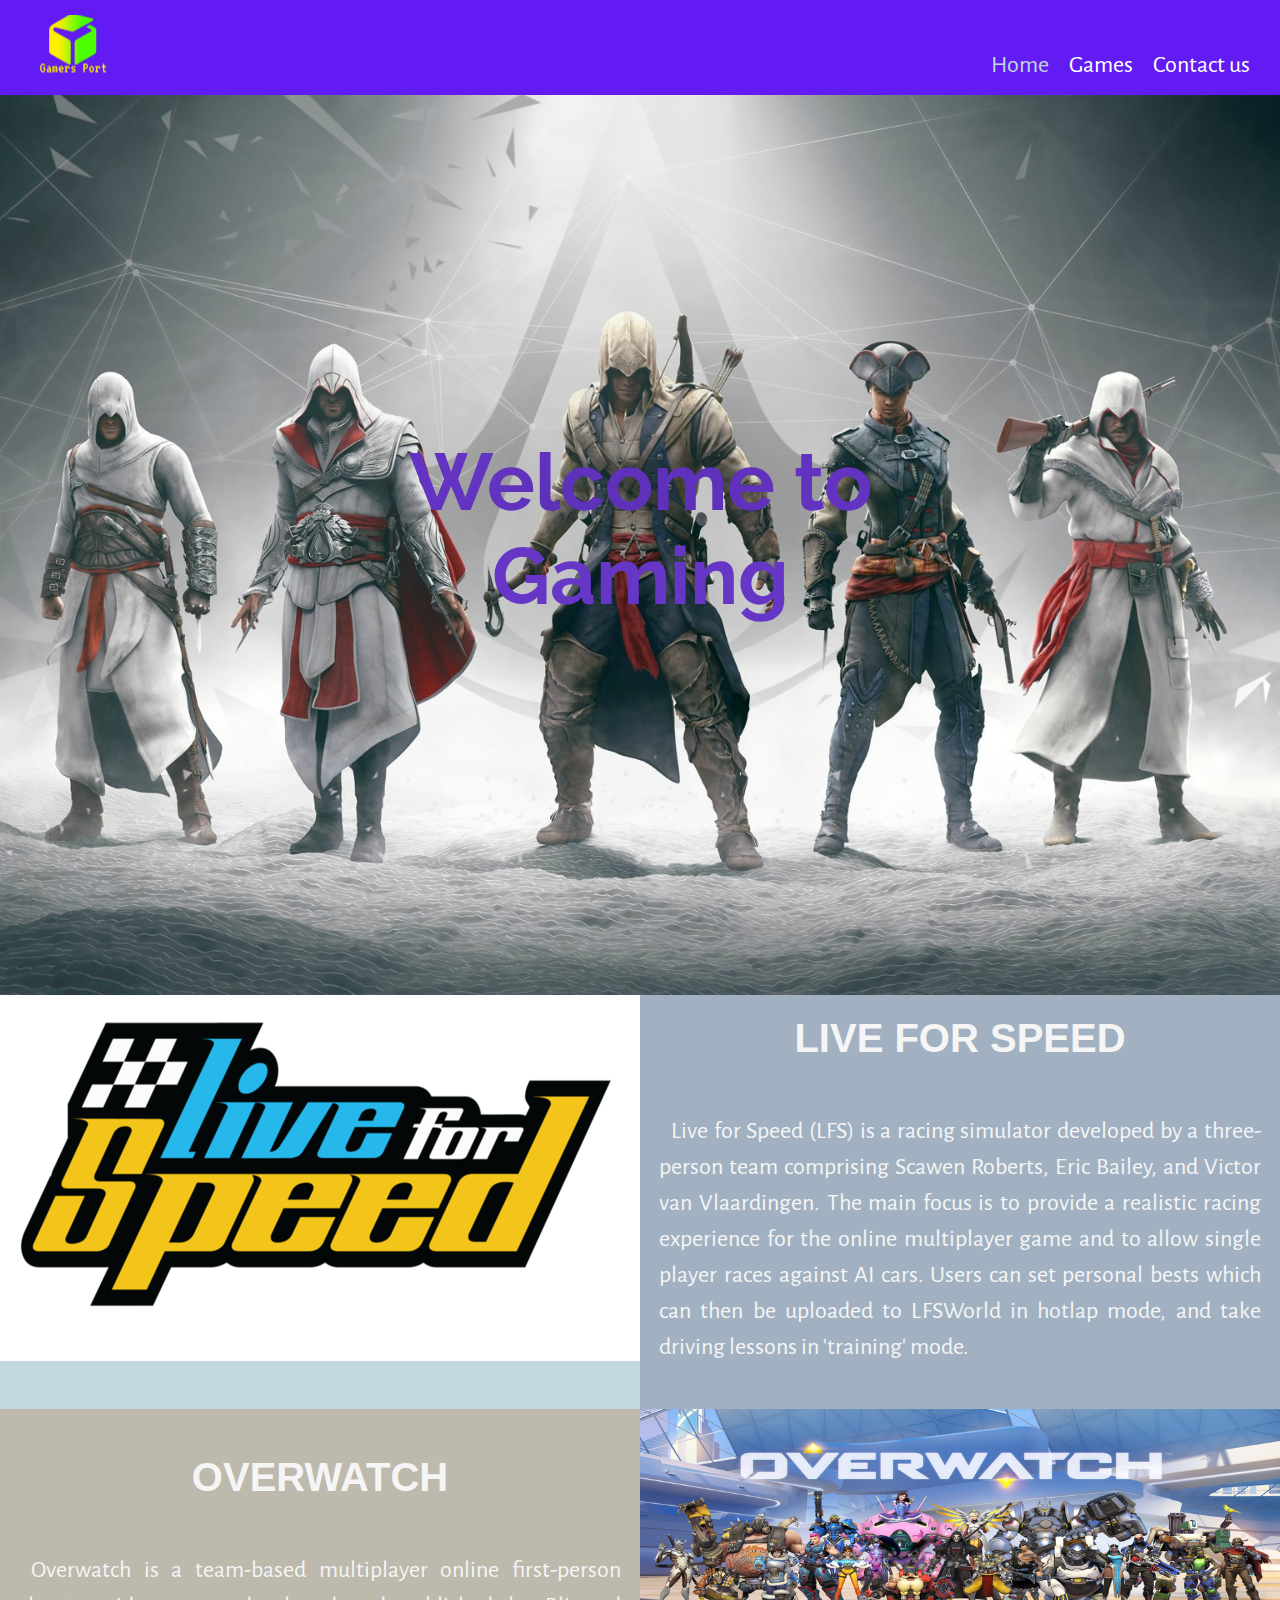
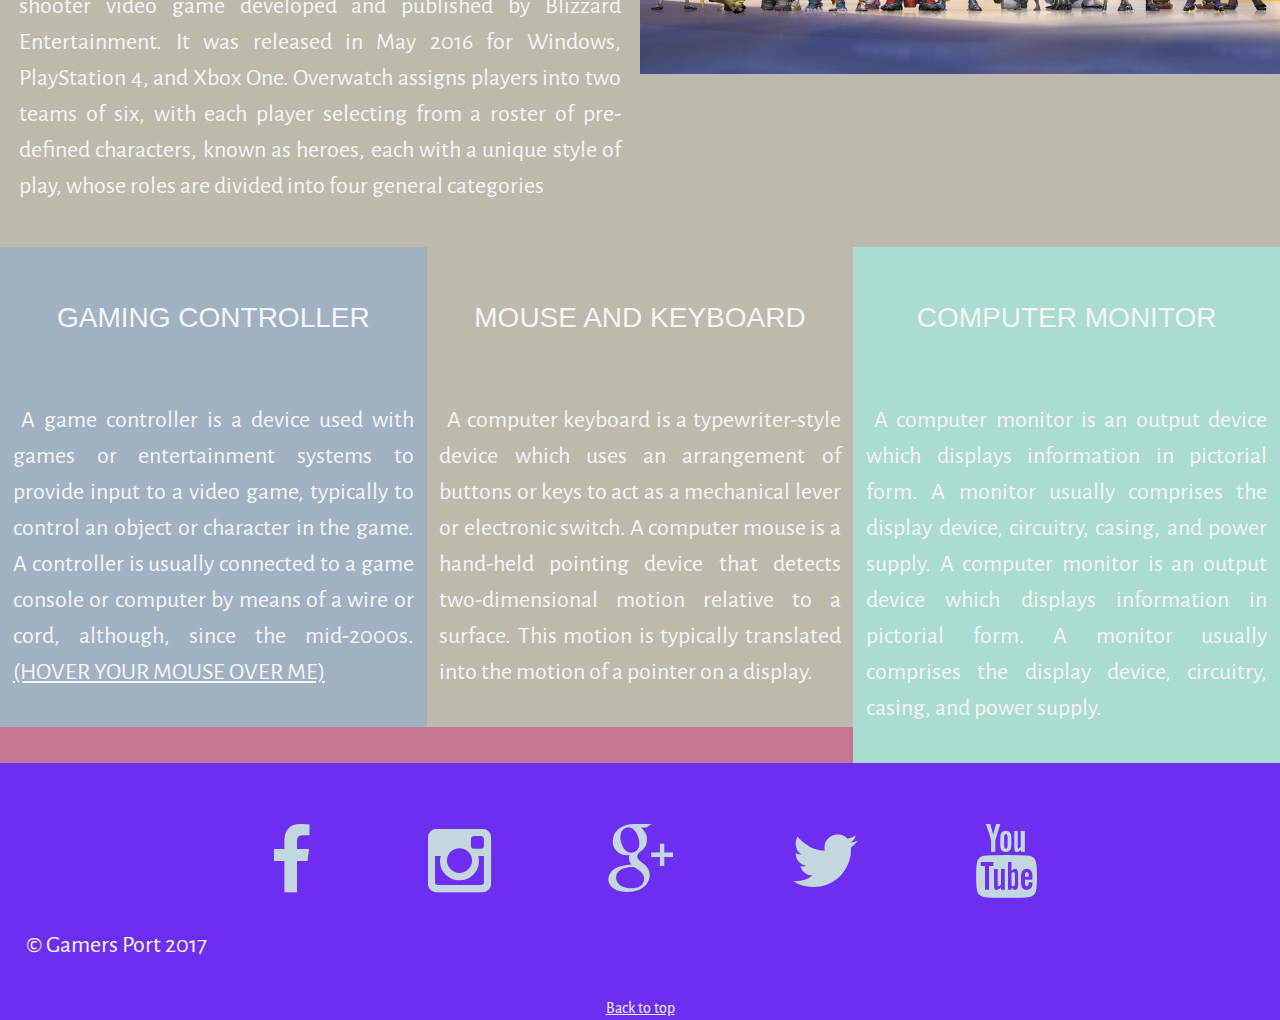
==== commit 0220a931: "google maps api added to contact page" ====
--- a/index.html
+++ b/index.html
@@ -8,7 +8,6 @@
   <link href="css/font-awesome.min.css" rel="stylesheet">
   <!--small icon to display at the top of the tab-->
   <link rel="shortcut icon" type="image/png" href="img/favicon.png">
-  <link rel="stylesheet" href="https://cdnjs.cloudflare.com/ajax/libs/animate.css/3.5.2/animate.css" />
 </head>
 
 <body>
@@ -31,7 +30,7 @@
 	<!--Header End-->
 
 	<!--Banner Start-->
-	<section class="intro animated bounceInRight" >
+	<section class="intro" >
 		<div class="inner">
 			<div class="content">
 				<h1>Welcome to Gaming</h1>
--- a/css/style.css
+++ b/css/style.css
@@ -45,8 +45,15 @@
 	color: #6637c6;
 	text-shadow: 0px 0px 300px #000;
 	font-size: 500%;
-}
-
+	animation: heading;
+	animation-duration: 3s;
+	position: relative;
+}
+/*heading on image slowly comes from top to center*/
+@keyframes heading {
+	0% {top: -800px;}
+	100% {top: 0px;}
+}
 .btn {
 	border-radius: 9px;
 	font-family: 'Oswald', sans-serif;
@@ -56,10 +63,22 @@
 	border: solid #4cff00 3px;
 	text-transform: uppercase;
 	text-decoration: none;
+	opacity: 0; /*by default the button is hidden*/
+	animation-name: btn;
+	animation-duration: 1s;
+	animation-delay: 3s; /*delay between button showing and text showing*/
+	animation-fill-mode: forwards; /*keeps the animated thing in place and doesn't move to default position*/
+	transition-property: transform;
+	transition-duration: 2s;
+}
+@keyframes btn {
+	0% {opacity: 0} 
+	100% {opacity: 1}/*button fades in 2 seconds after the 3 second delay*/
 }
 .btn:hover {
 	color: #ffff00;
 	border: solid #ffff00 3px;
+	transform: rotateY(180deg); /*flip the "find out more" button when hovered over*/
 }
 @media screen and (max-width: 768px) {
 	.content h1 {
@@ -98,7 +117,7 @@
 	height: auto;
 	width: auto;
 	margin-bottom: -4px;
-	z-index: 1;
+	z-index: 1; /*image stays on top*/
 }
 /*image comes when mouse is hovered over text*/
 p.one:hover {
@@ -127,9 +146,6 @@
 	height: 60px;
 	background: url(../img/logo.png) no-repeat center;
 }
-/*.navigation-items {
-	display: block; /*stop the mobile navigation to close *//* <----This was used to try and fix the issue with the navigation box collasping during mobile view but doesn't fix it in terms of position.
-}*/
 nav {
 	float: right;
 	padding: 25px 20px 0 0;
@@ -256,7 +272,7 @@
 .social i {
 	font-size: 460%;
 	/*margin: 1%;*/
-	padding: 5% 5% 5% 4%;
+	padding: 5% 5% 0% 4%;
 	color: #C3D7DF;
 }
 /*social media icons in footer color and transition effect*/
@@ -371,7 +387,7 @@
 }
 table {
 	/*margin-top: 50px;*/
-	/*margin-bottom: 20px;*/
+	margin-bottom: 10%;
 	font-family: sans-serif;
 	font-size: 0.9em;
 	line-height: 1.5em;
@@ -379,8 +395,9 @@
 	border-collapse: collapse;
 	opacity: 0.95;
 	/*margin-left: 125px;*/
-	width: 85px;
+	width: 75%;
 	/*position: absolute;;*/
+
 }
 th {
 	background: red;
@@ -404,7 +421,7 @@
 	border: 1px solid black;
 }
 #games-table {
-	overflow-x: auto;
+	overflow-x: hidden;
 }
 
 /*---VIDEO START---*/
@@ -431,33 +448,36 @@
 .fullscreen-video-wrap {
 	position: absolute;
 	/*top: 0;*/
-	left: 0px;
-	width: 100%;
-	height: 100vh;
+	left: 50%;
+	width: 75%;
+	height: 75%;
 	overflow: hidden;
 	margin-top: -7px;
+	transform: translate(-50%, -0%);
 }
 .fullscreen-video-wrap video {
 	min-width: 100%;
 	min-height: 100%;
 }
 .header-overlay {
-	height: 100vh;
-	width: 100vw;
+	width: 75%;
+	height: 75%;
 	position: absolute;
 	/*top: 0;*/
-	left: 0;
+	left: 50%;
 	background: #225470;
 	z-index: 1;
 	opacity: 0.75;
 	margin-top: -7px;
+	transform: translate(-50%, -0%);
 }
 .header-content {
 	z-index: 2; /*making writing come above video*/
 }
 .video-header {
 	font-size: 50px;
-	margin-bottom: 0;
+	/*margin-bottom: 0;*/
+	color: white;
 }
 .header-content p {
 	font-size: 1.5rem;
@@ -501,7 +521,7 @@
 
 /*---------------CONTACT PAGE START---------------*/
 .contact-page { /*differnet background color for Contact page*/
-	background-color: #92BDE7;
+	background-color: #FFF;
 	color: #485E74;
 	line-height: 1.6;
 	font-family: 'Segoe UI', Tahoma, Geneva, Verdana, sans-serif;
@@ -523,16 +543,24 @@
 }
 .wrapper {
 	box-shadow: 0 0 20px 0 rgba(72,94,116,0.7);
+	animation: heading;
+	animation-duration: 3s;
+	position: relative;
+}
+/*heading on image slowly comes from top to center*/
+@keyframes heading {
+	0% {top: -1200px;}
+	100% {top: 0px;}
 }
 .company-info {
-	background: #C9E6FF;
+	background: #2c9300;
 }
 .company-info h3, .company-info .contact-info {
 	text-align: center;
 	margin: 0 0 1rem 0;
 }
 .contact {
-	background: pink;
+	background: #1d5107;
 }
 /*FORM STYLES*/
 .contact form {
@@ -566,7 +594,13 @@
 	outline: 0;
 	transition: background-color 1s ease-out;
 }
-
+#maptxt {
+	color: black;
+}
+#map {
+	height: 400px;
+	width: 100%;
+}
 /*Desktop Version Contact form*/
 @media(min-width: 700px) {
 	
